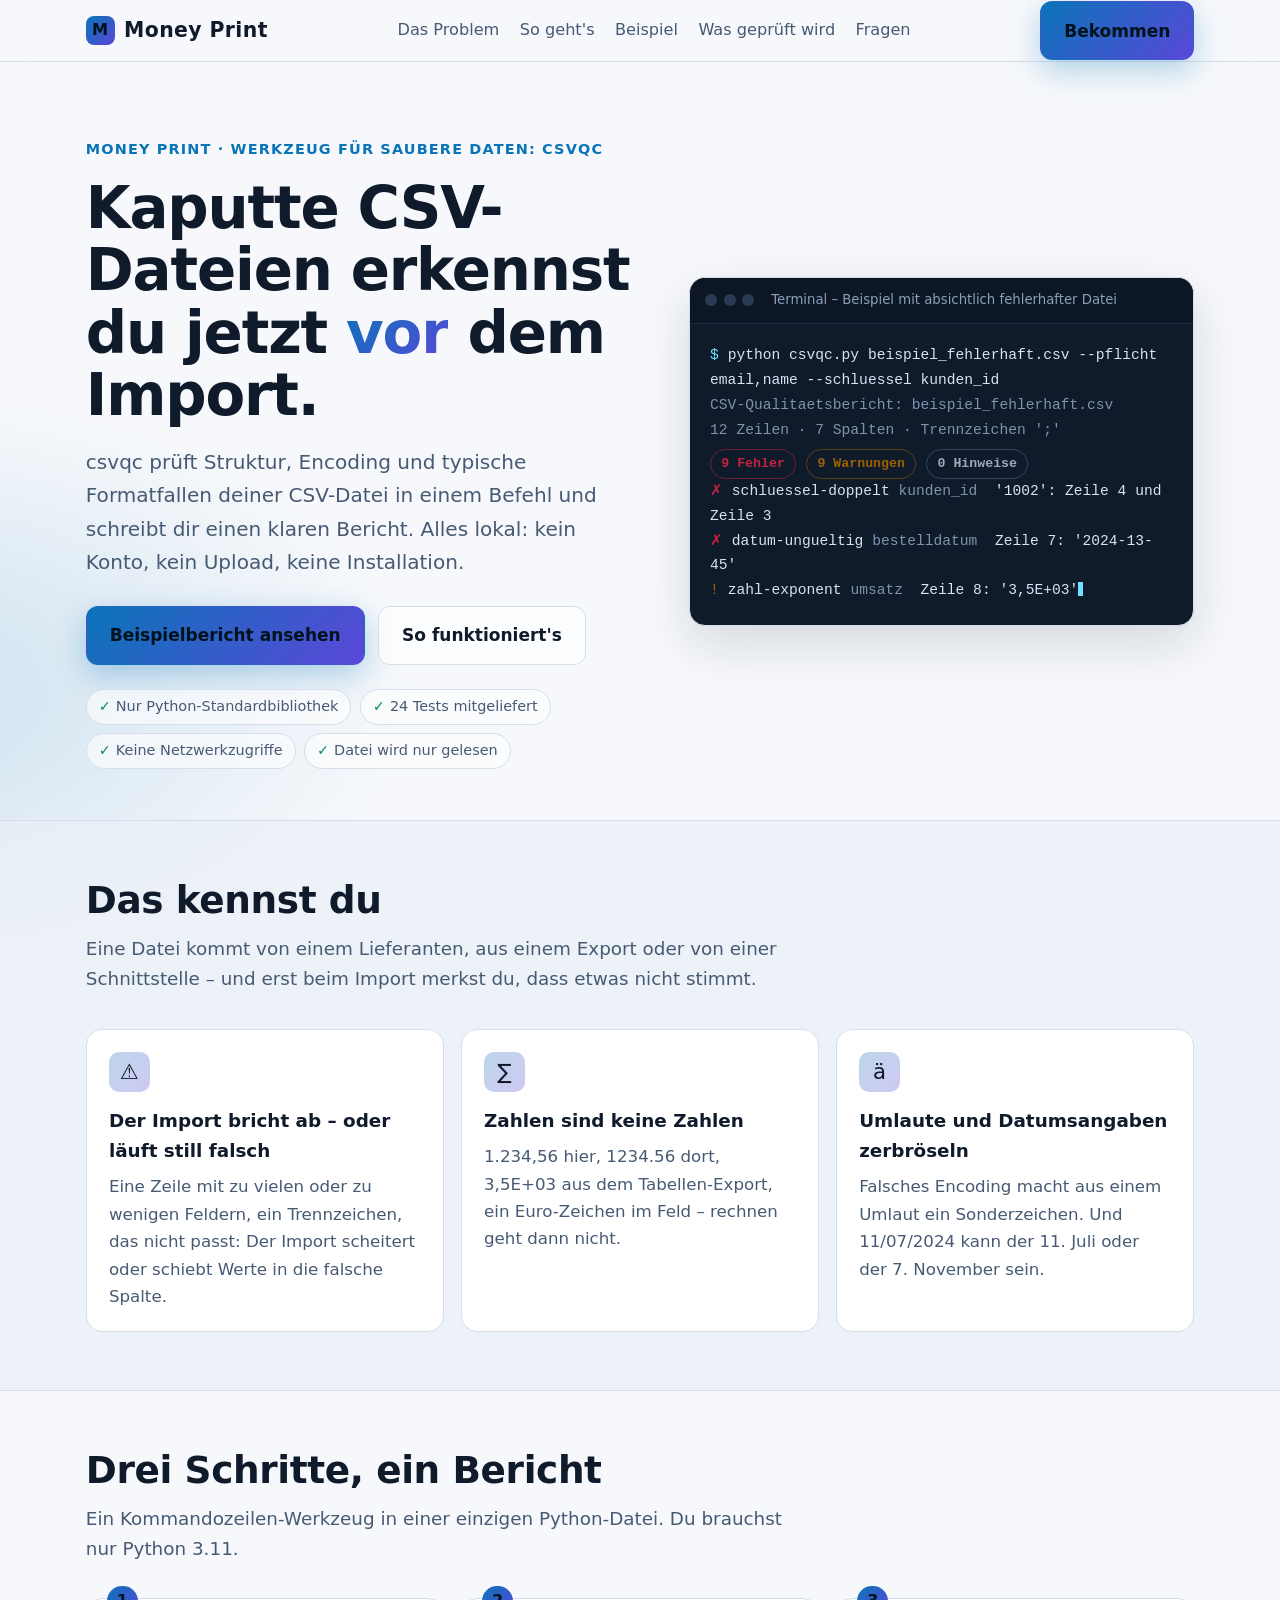
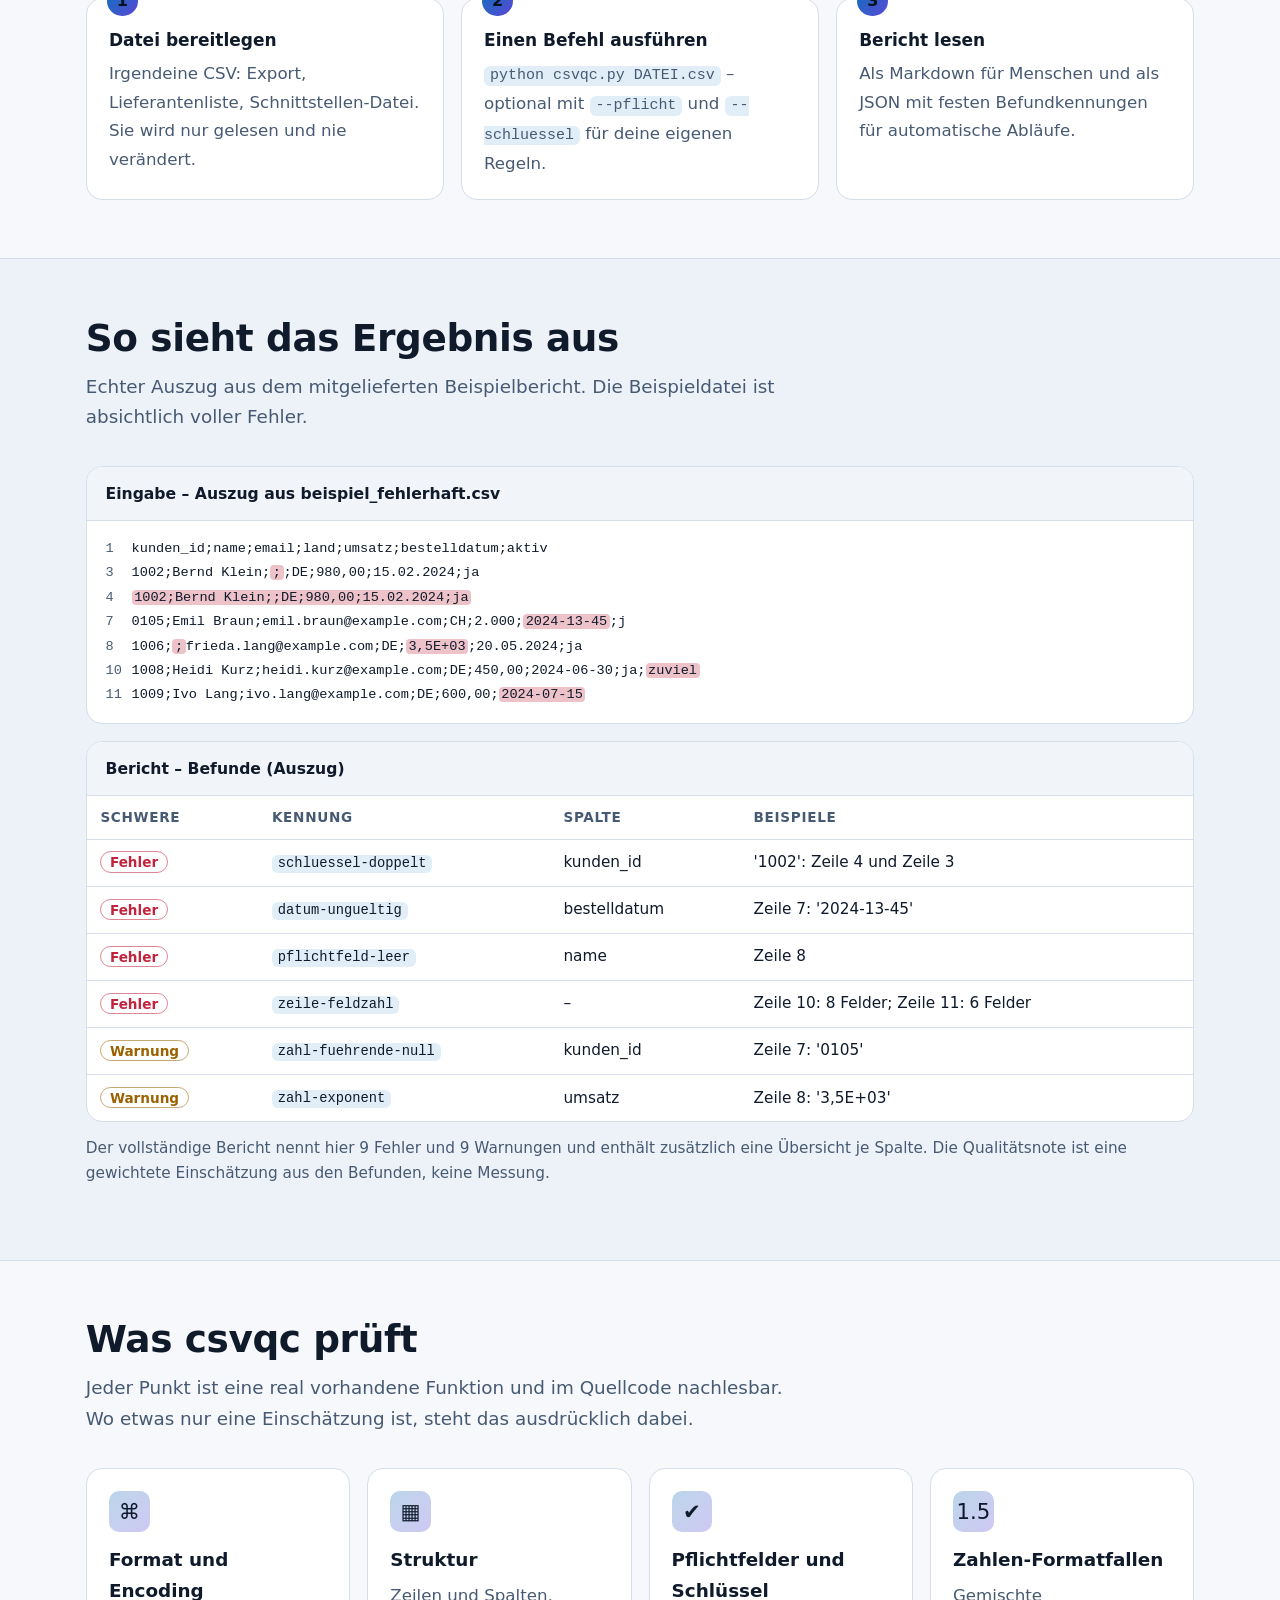
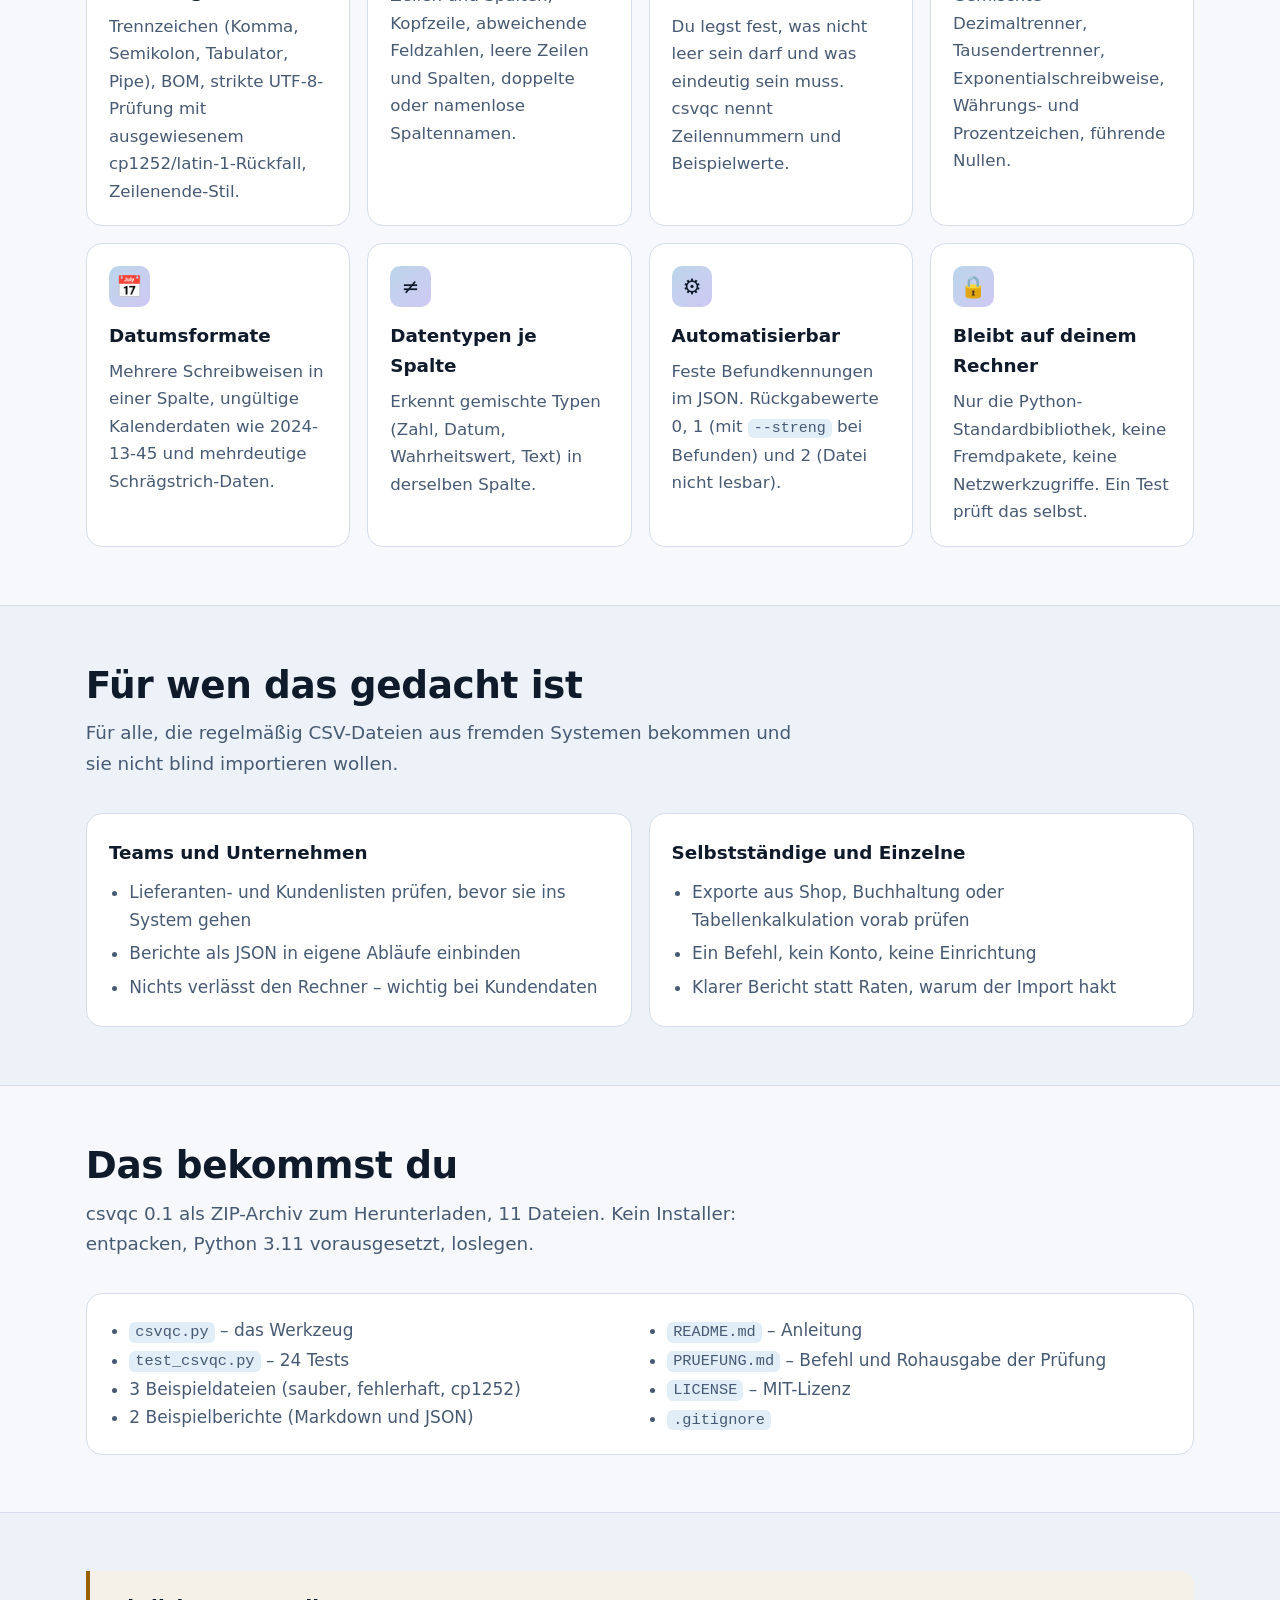
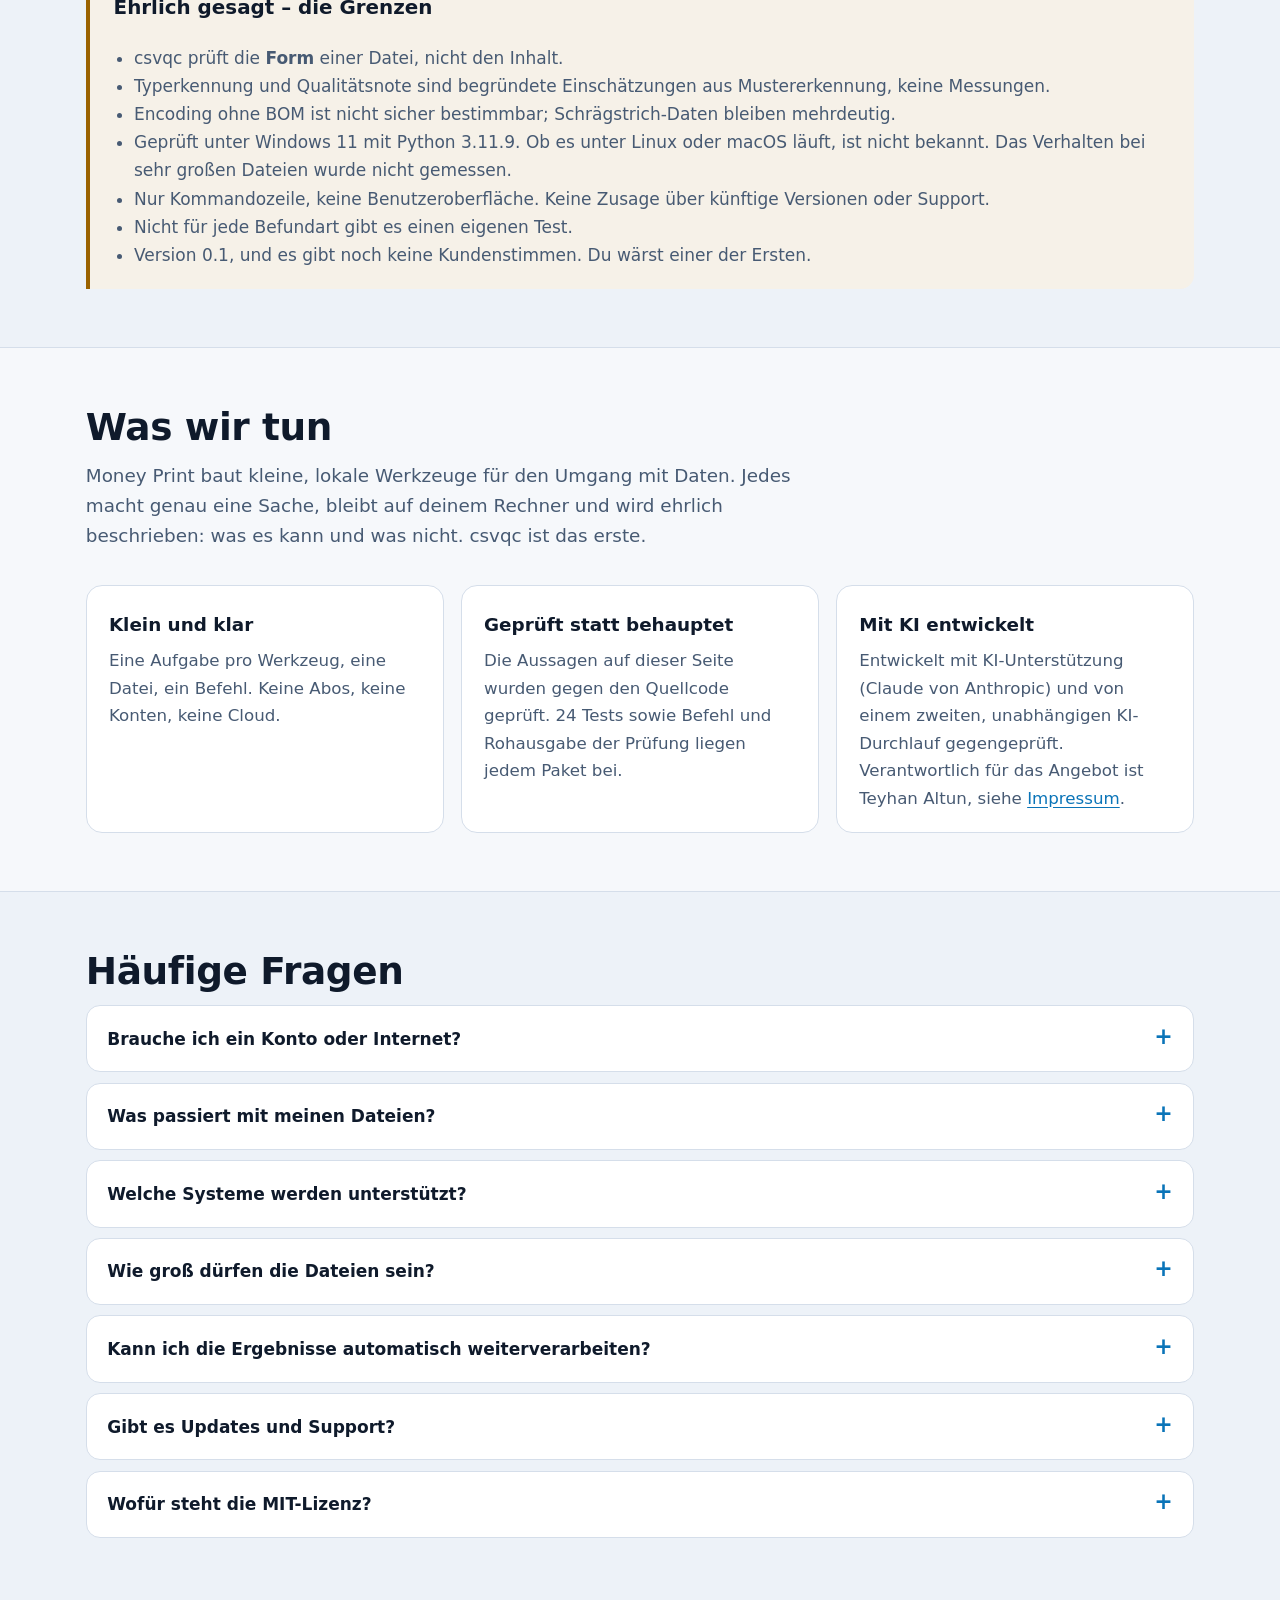
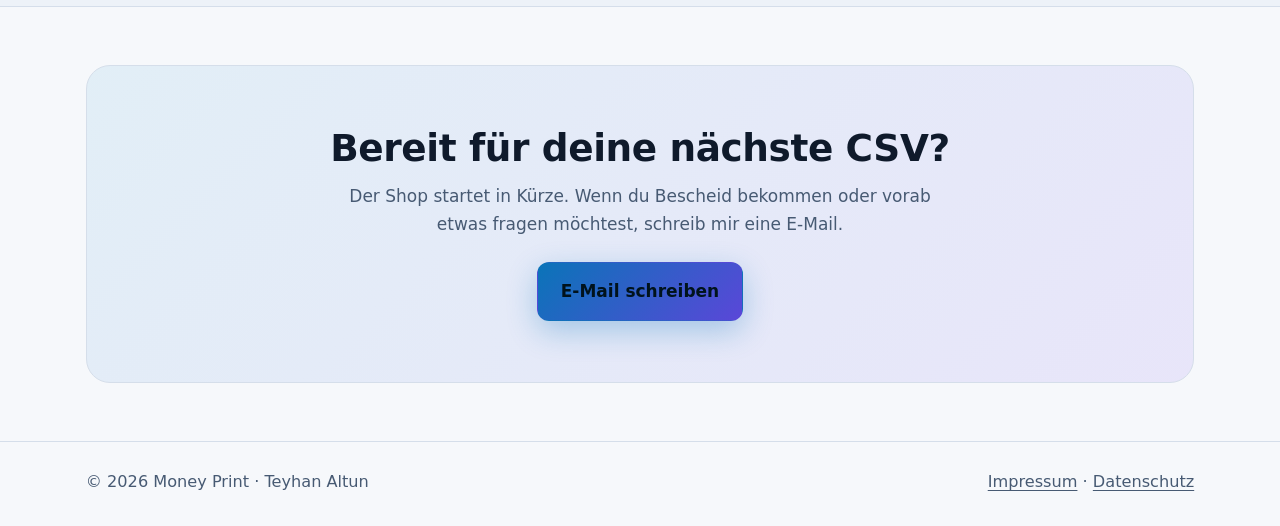
==== index.html @ baf7884e "Money Print: product page with imprint and privacy notice" ====
<!doctype html>
<html lang="de">
<head>
<meta charset="utf-8">
<meta name="viewport" content="width=device-width, initial-scale=1">
<title>Money Print – csvqc: CSV-Qualitätsbericht in einem Befehl</title>
<meta name="description" content="csvqc prüft Struktur, Encoding und typische Formatfallen deiner CSV-Datei in einem Befehl und schreibt einen klaren Bericht. Lokal, ohne Konto, ohne Upload.">
<meta name="theme-color" content="#080c12">
<meta property="og:type" content="website">
<meta property="og:locale" content="de_DE">
<meta property="og:site_name" content="Money Print">
<meta property="og:title" content="Money Print – csvqc: CSV-Qualitätsbericht in einem Befehl">
<meta property="og:description" content="Kaputte CSV-Dateien erkennst du jetzt vor dem Import. Lokal, ohne Konto, ohne Upload.">
<link rel="icon" href="data:image/svg+xml,%3Csvg xmlns='http://www.w3.org/2000/svg' viewBox='0 0 64 64'%3E%3Cdefs%3E%3ClinearGradient id='g' x1='0' y1='0' x2='1' y2='1'%3E%3Cstop offset='0' stop-color='%2338d4ff'/%3E%3Cstop offset='1' stop-color='%238b7bff'/%3E%3C/linearGradient%3E%3C/defs%3E%3Crect width='64' height='64' rx='14' fill='url(%23g)'/%3E%3Ctext x='32' y='43' font-size='34' font-family='Arial' font-weight='900' text-anchor='middle' fill='%2300131c'%3EM%3C/text%3E%3C/svg%3E">
<link rel="stylesheet" href="style.css">
</head>
<body>
<a class="skip" href="#inhalt">Zum Inhalt springen</a>

<header class="bar">
  <div class="wrap">
    <a class="brand" href="index.html"><span class="logo" aria-hidden="true">M</span>Money Print</a>
    <nav aria-label="Hauptnavigation">
      <a href="#problem">Das Problem</a>
      <a href="#so">So geht's</a>
      <a href="#beispiel">Beispiel</a>
      <a href="#pruefung">Was geprüft wird</a>
      <a href="#faq">Fragen</a>
    </nav>
    <a class="btn primary" href="#bekommen">Bekommen</a>
  </div>
</header>

<main id="inhalt">

<section class="hero" aria-labelledby="titel">
  <div class="wrap grid">
    <div>
      <span class="eyebrow">Money Print · Werkzeug für saubere Daten: csvqc</span>
      <h1 id="titel">Kaputte CSV-Dateien erkennst du jetzt <em>vor</em> dem Import.</h1>
      <p class="lead">csvqc prüft Struktur, Encoding und typische Formatfallen deiner CSV-Datei in einem Befehl und schreibt dir einen klaren Bericht. Alles lokal: kein Konto, kein Upload, keine Installation.</p>
      <div class="cta">
        <a class="btn primary" href="#beispiel">Beispielbericht ansehen</a>
        <a class="btn ghost" href="#so">So funktioniert's</a>
      </div>
      <ul class="chips" aria-label="Eckdaten">
        <li>Nur Python-Standardbibliothek</li>
        <li>24 Tests mitgeliefert</li>
        <li>Keine Netzwerkzugriffe</li>
        <li>Datei wird nur gelesen</li>
      </ul>
    </div>

    <div class="term" role="img" aria-label="Beispiel: csvqc meldet für eine absichtlich fehlerhafte Beispieldatei 9 Fehler und 9 Warnungen">
      <div class="top"><i></i><i></i><i></i><span>Terminal – Beispiel mit absichtlich fehlerhafter Datei</span></div>
<pre aria-hidden="true"><span class="l l1"><span class="p">$</span> python csvqc.py beispiel_fehlerhaft.csv --pflicht email,name --schluessel kunden_id</span><span class="l l2 dim">CSV-Qualitaetsbericht: beispiel_fehlerhaft.csv</span><span class="l l3"><span class="dim">12 Zeilen · 7 Spalten · Trennzeichen ';'</span></span><span class="l l4"><span class="score"><span class="pill e">9 Fehler</span><span class="pill w">9 Warnungen</span><span class="pill n">0 Hinweise</span></span></span><span class="l l5"><span class="er">✗</span> schluessel-doppelt <span class="dim">kunden_id</span>  '1002': Zeile 4 und Zeile 3</span><span class="l l6"><span class="er">✗</span> datum-ungueltig <span class="dim">bestelldatum</span>  Zeile 7: '2024-13-45'</span><span class="l l7"><span class="wa">!</span> zahl-exponent <span class="dim">umsatz</span>  Zeile 8: '3,5E+03'<span class="caret"></span></span></pre>
    </div>
  </div>
</section>

<section id="problem" class="alt" aria-labelledby="h-problem">
  <div class="wrap">
    <h2 id="h-problem">Das kennst du</h2>
    <p class="sub">Eine Datei kommt von einem Lieferanten, aus einem Export oder von einer Schnittstelle – und erst beim Import merkst du, dass etwas nicht stimmt.</p>
    <div class="cards">
      <div class="card"><div class="ico" aria-hidden="true">⚠</div><h3>Der Import bricht ab – oder läuft still falsch</h3><p>Eine Zeile mit zu vielen oder zu wenigen Feldern, ein Trennzeichen, das nicht passt: Der Import scheitert oder schiebt Werte in die falsche Spalte.</p></div>
      <div class="card"><div class="ico" aria-hidden="true">∑</div><h3>Zahlen sind keine Zahlen</h3><p>1.234,56 hier, 1234.56 dort, 3,5E+03 aus dem Tabellen-Export, ein Euro-Zeichen im Feld – rechnen geht dann nicht.</p></div>
      <div class="card"><div class="ico" aria-hidden="true">ä</div><h3>Umlaute und Datumsangaben zerbröseln</h3><p>Falsches Encoding macht aus einem Umlaut ein Sonderzeichen. Und 11/07/2024 kann der 11. Juli oder der 7. November sein.</p></div>
    </div>
  </div>
</section>

<section id="so" aria-labelledby="h-so">
  <div class="wrap">
    <h2 id="h-so">Drei Schritte, ein Bericht</h2>
    <p class="sub">Ein Kommandozeilen-Werkzeug in einer einzigen Python-Datei. Du brauchst nur Python 3.11.</p>
    <ol class="steps">
      <li><b>Datei bereitlegen</b><span>Irgendeine CSV: Export, Lieferantenliste, Schnittstellen-Datei. Sie wird nur gelesen und nie verändert.</span></li>
      <li><b>Einen Befehl ausführen</b><span><code>python csvqc.py DATEI.csv</code> – optional mit <code>--pflicht</code> und <code>--schluessel</code> für deine eigenen Regeln.</span></li>
      <li><b>Bericht lesen</b><span>Als Markdown für Menschen und als JSON mit festen Befundkennungen für automatische Abläufe.</span></li>
    </ol>
  </div>
</section>

<section id="beispiel" class="alt" aria-labelledby="h-beispiel">
  <div class="wrap">
    <h2 id="h-beispiel">So sieht das Ergebnis aus</h2>
    <p class="sub">Echter Auszug aus dem mitgelieferten Beispielbericht. Die Beispieldatei ist absichtlich voller Fehler.</p>
    <div class="demo">
      <div class="panel">
        <h3>Eingabe – Auszug aus beispiel_fehlerhaft.csv</h3>
<pre><span class="n">1</span> kunden_id;name;email;land;umsatz;bestelldatum;aktiv
<span class="n">3</span> 1002;Bernd Klein;<mark>;</mark>;DE;980,00;15.02.2024;ja
<span class="n">4</span> <mark>1002;Bernd Klein;;DE;980,00;15.02.2024;ja</mark>
<span class="n">7</span> 0105;Emil Braun;emil.braun@example.com;CH;2.000;<mark>2024-13-45</mark>;j
<span class="n">8</span> 1006;<mark>;</mark>frieda.lang@example.com;DE;<mark>3,5E+03</mark>;20.05.2024;ja
<span class="n">10</span> 1008;Heidi Kurz;heidi.kurz@example.com;DE;450,00;2024-06-30;ja;<mark>zuviel</mark>
<span class="n">11</span> 1009;Ivo Lang;ivo.lang@example.com;DE;600,00;<mark>2024-07-15</mark></pre>
      </div>
      <div class="panel">
        <h3>Bericht – Befunde (Auszug)</h3>
        <div class="scroll">
        <table class="tbl">
          <thead><tr><th>Schwere</th><th>Kennung</th><th>Spalte</th><th>Beispiele</th></tr></thead>
          <tbody>
            <tr><td><span class="sev e">Fehler</span></td><td><code>schluessel-doppelt</code></td><td>kunden_id</td><td>'1002': Zeile 4 und Zeile 3</td></tr>
            <tr><td><span class="sev e">Fehler</span></td><td><code>datum-ungueltig</code></td><td>bestelldatum</td><td>Zeile 7: '2024-13-45'</td></tr>
            <tr><td><span class="sev e">Fehler</span></td><td><code>pflichtfeld-leer</code></td><td>name</td><td>Zeile 8</td></tr>
            <tr><td><span class="sev e">Fehler</span></td><td><code>zeile-feldzahl</code></td><td>–</td><td>Zeile 10: 8 Felder; Zeile 11: 6 Felder</td></tr>
            <tr><td><span class="sev w">Warnung</span></td><td><code>zahl-fuehrende-null</code></td><td>kunden_id</td><td>Zeile 7: '0105'</td></tr>
            <tr><td><span class="sev w">Warnung</span></td><td><code>zahl-exponent</code></td><td>umsatz</td><td>Zeile 8: '3,5E+03'</td></tr>
          </tbody>
        </table>
        </div>
      </div>
    </div>
    <p class="note">Der vollständige Bericht nennt hier 9 Fehler und 9 Warnungen und enthält zusätzlich eine Übersicht je Spalte. Die Qualitätsnote ist eine gewichtete Einschätzung aus den Befunden, keine Messung.</p>
  </div>
</section>

<section id="pruefung" aria-labelledby="h-pruefung">
  <div class="wrap">
    <h2 id="h-pruefung">Was csvqc prüft</h2>
    <p class="sub">Jeder Punkt ist eine real vorhandene Funktion und im Quellcode nachlesbar. Wo etwas nur eine Einschätzung ist, steht das ausdrücklich dabei.</p>
    <div class="cards">
      <div class="card"><div class="ico" aria-hidden="true">⌘</div><h3>Format und Encoding</h3><p>Trennzeichen (Komma, Semikolon, Tabulator, Pipe), BOM, strikte UTF-8-Prüfung mit ausgewiesenem cp1252/latin-1-Rückfall, Zeilenende-Stil.</p></div>
      <div class="card"><div class="ico" aria-hidden="true">▦</div><h3>Struktur</h3><p>Zeilen und Spalten, Kopfzeile, abweichende Feldzahlen, leere Zeilen und Spalten, doppelte oder namenlose Spaltennamen.</p></div>
      <div class="card"><div class="ico" aria-hidden="true">✔</div><h3>Pflichtfelder und Schlüssel</h3><p>Du legst fest, was nicht leer sein darf und was eindeutig sein muss. csvqc nennt Zeilennummern und Beispielwerte.</p></div>
      <div class="card"><div class="ico" aria-hidden="true">1.5</div><h3>Zahlen-Formatfallen</h3><p>Gemischte Dezimaltrenner, Tausendertrenner, Exponentialschreibweise, Währungs- und Prozentzeichen, führende Nullen.</p></div>
      <div class="card"><div class="ico" aria-hidden="true">📅</div><h3>Datumsformate</h3><p>Mehrere Schreibweisen in einer Spalte, ungültige Kalenderdaten wie 2024-13-45 und mehrdeutige Schrägstrich-Daten.</p></div>
      <div class="card"><div class="ico" aria-hidden="true">≠</div><h3>Datentypen je Spalte</h3><p>Erkennt gemischte Typen (Zahl, Datum, Wahrheitswert, Text) in derselben Spalte.</p></div>
      <div class="card"><div class="ico" aria-hidden="true">⚙</div><h3>Automatisierbar</h3><p>Feste Befundkennungen im JSON. Rückgabewerte 0, 1 (mit <code>--streng</code> bei Befunden) und 2 (Datei nicht lesbar).</p></div>
      <div class="card"><div class="ico" aria-hidden="true">🔒</div><h3>Bleibt auf deinem Rechner</h3><p>Nur die Python-Standardbibliothek, keine Fremdpakete, keine Netzwerkzugriffe. Ein Test prüft das selbst.</p></div>
    </div>
  </div>
</section>

<section id="fuer-wen" class="alt" aria-labelledby="h-wen">
  <div class="wrap">
    <h2 id="h-wen">Für wen das gedacht ist</h2>
    <p class="sub">Für alle, die regelmäßig CSV-Dateien aus fremden Systemen bekommen und sie nicht blind importieren wollen.</p>
    <div class="two">
      <div class="card"><h3>Teams und Unternehmen</h3><ul class="list"><li>Lieferanten- und Kundenlisten prüfen, bevor sie ins System gehen</li><li>Berichte als JSON in eigene Abläufe einbinden</li><li>Nichts verlässt den Rechner – wichtig bei Kundendaten</li></ul></div>
      <div class="card"><h3>Selbstständige und Einzelne</h3><ul class="list"><li>Exporte aus Shop, Buchhaltung oder Tabellenkalkulation vorab prüfen</li><li>Ein Befehl, kein Konto, keine Einrichtung</li><li>Klarer Bericht statt Raten, warum der Import hakt</li></ul></div>
    </div>
  </div>
</section>

<section id="lieferung" aria-labelledby="h-lieferung">
  <div class="wrap">
    <h2 id="h-lieferung">Das bekommst du</h2>
    <p class="sub">csvqc 0.1 als ZIP-Archiv zum Herunterladen, 11 Dateien. Kein Installer: entpacken, Python 3.11 vorausgesetzt, loslegen.</p>
    <div class="card">
      <ul class="files">
        <li><code>csvqc.py</code> – das Werkzeug</li>
        <li><code>test_csvqc.py</code> – 24 Tests</li>
        <li>3 Beispieldateien (sauber, fehlerhaft, cp1252)</li>
        <li>2 Beispielberichte (Markdown und JSON)</li>
        <li><code>README.md</code> – Anleitung</li>
        <li><code>PRUEFUNG.md</code> – Befehl und Rohausgabe der Prüfung</li>
        <li><code>LICENSE</code> – MIT-Lizenz</li>
        <li><code>.gitignore</code></li>
      </ul>
    </div>
  </div>
</section>

<section id="ehrlich" class="alt" aria-labelledby="h-ehrlich">
  <div class="wrap">
    <div class="honest">
      <h3 id="h-ehrlich">Ehrlich gesagt – die Grenzen</h3>
      <ul>
        <li>csvqc prüft die <strong>Form</strong> einer Datei, nicht den Inhalt.</li>
        <li>Typerkennung und Qualitätsnote sind begründete Einschätzungen aus Mustererkennung, keine Messungen.</li>
        <li>Encoding ohne BOM ist nicht sicher bestimmbar; Schrägstrich-Daten bleiben mehrdeutig.</li>
        <li>Geprüft unter Windows 11 mit Python 3.11.9. Ob es unter Linux oder macOS läuft, ist nicht bekannt. Das Verhalten bei sehr großen Dateien wurde nicht gemessen.</li>
        <li>Nur Kommandozeile, keine Benutzeroberfläche. Keine Zusage über künftige Versionen oder Support.</li>
        <li>Nicht für jede Befundart gibt es einen eigenen Test.</li>
        <li>Version 0.1, und es gibt noch keine Kundenstimmen. Du wärst einer der Ersten.</li>
      </ul>
    </div>
  </div>
</section>

<section id="ueber" aria-labelledby="h-ueber">
  <div class="wrap">
    <h2 id="h-ueber">Was wir tun</h2>
    <p class="sub">Money Print baut kleine, lokale Werkzeuge für den Umgang mit Daten. Jedes macht genau eine Sache, bleibt auf deinem Rechner und wird ehrlich beschrieben: was es kann und was nicht. csvqc ist das erste.</p>
    <div class="cards">
      <div class="card"><h3>Klein und klar</h3><p>Eine Aufgabe pro Werkzeug, eine Datei, ein Befehl. Keine Abos, keine Konten, keine Cloud.</p></div>
      <div class="card"><h3>Geprüft statt behauptet</h3><p>Die Aussagen auf dieser Seite wurden gegen den Quellcode geprüft. 24 Tests sowie Befehl und Rohausgabe der Prüfung liegen jedem Paket bei.</p></div>
      <div class="card"><h3>Mit KI entwickelt</h3><p>Entwickelt mit KI-Unterstützung (Claude von Anthropic) und von einem zweiten, unabhängigen KI-Durchlauf gegengeprüft. Verantwortlich für das Angebot ist Teyhan Altun, siehe <a href="impressum.html">Impressum</a>.</p></div>
    </div>
  </div>
</section>

<section id="faq" class="alt" aria-labelledby="h-faq">
  <div class="wrap">
    <h2 id="h-faq">Häufige Fragen</h2>
    <details><summary>Brauche ich ein Konto oder Internet?</summary><p>Nein. csvqc läuft lokal und stellt keine Netzwerkverbindung her. Internet brauchst du nur zum Herunterladen des Pakets.</p></details>
    <details><summary>Was passiert mit meinen Dateien?</summary><p>Sie bleiben auf deinem Rechner. csvqc liest die Datei nur und verändert sie nie. Einen Upload gibt es nicht.</p></details>
    <details><summary>Welche Systeme werden unterstützt?</summary><p>Geprüft wurde unter Windows 11 mit Python 3.11.9. Ob es unter Linux oder macOS läuft, ist nicht bekannt.</p></details>
    <details><summary>Wie groß dürfen die Dateien sein?</summary><p>Das Verhalten bei sehr großen Dateien wurde nicht gemessen. Wir sagen lieber ehrlich, was wir nicht wissen, als eine Zahl zu erfinden.</p></details>
    <details><summary>Kann ich die Ergebnisse automatisch weiterverarbeiten?</summary><p>Ja. Der JSON-Bericht enthält feste Befundkennungen, und die Rückgabewerte 0, 1 und 2 lassen sich in Skripten auswerten.</p></details>
    <details><summary>Gibt es Updates und Support?</summary><p>Es gibt keine Zusage über künftige Versionen und keinen zugesagten Support. Fragen kannst du jederzeit per E-Mail stellen.</p></details>
    <details><summary>Wofür steht die MIT-Lizenz?</summary><p>Du bekommst den Quellcode und darfst ihn nutzen und anpassen. Die genauen Bedingungen stehen in der mitgelieferten Datei <code>LICENSE</code>.</p></details>
  </div>
</section>

<section id="bekommen" aria-labelledby="h-bekommen">
  <div class="wrap">
    <div class="final">
      <h2 id="h-bekommen">Bereit für deine nächste CSV?</h2>
      <p>Der Shop startet in Kürze. Wenn du Bescheid bekommen oder vorab etwas fragen möchtest, schreib mir eine E-Mail.</p>
      <a class="btn primary" href="mailto:teyhanaltun@web.de?subject=csvqc">E-Mail schreiben</a>
    </div>
  </div>
</section>

</main>

<footer>
  <div class="wrap">
    <span>© 2026 Money Print · Teyhan Altun</span>
    <span><a href="impressum.html">Impressum</a> · <a href="datenschutz.html">Datenschutz</a></span>
  </div>
</footer>
</body>
</html>
---- style.css ----
/* csvqc – Produktseite. Bewusst ohne Skripte, externe Schriften, Tracker oder fremde Server. */
:root {
  --bg: #080c12;
  --bg2: #0d1420;
  --card: #111b2b;
  --card2: #16233a;
  --fg: #e8eef6;
  --muted: #9db0c6;
  --line: #22324a;
  --accent: #38d4ff;
  --accent2: #8b7bff;
  --good: #4be3a1;
  --warn: #ffc857;
  --bad: #ff6b81;
  --code: #0a1018;
  --shadow: 0 20px 60px rgba(0, 0, 0, .45);
  color-scheme: dark;
}
@media (prefers-color-scheme: light) {
  :root {
    --bg: #f6f8fb;
    --bg2: #eaf0f7;
    --card: #ffffff;
    --card2: #f1f5fa;
    --fg: #0f1a2b;
    --muted: #475a73;
    --line: #d5deea;
    --accent: #0a74b8;
    --accent2: #5a47d8;
    --good: #0d8a5a;
    --warn: #9a6200;
    --bad: #c2243d;
    --code: #0f1a2b;
    --shadow: 0 18px 50px rgba(15, 26, 43, .14);
    color-scheme: light;
  }
}
* { box-sizing: border-box; }
html { scroll-behavior: smooth; font-size: 17px; }
body {
  margin: 0;
  background: radial-gradient(1200px 600px at 80% -10%, color-mix(in srgb, var(--accent2) 22%, transparent), transparent 60%),
              radial-gradient(900px 500px at -10% 10%, color-mix(in srgb, var(--accent) 18%, transparent), transparent 60%),
              var(--bg);
  color: var(--fg);
  font-family: system-ui, -apple-system, "Segoe UI", Roboto, "Helvetica Neue", Arial, sans-serif;
  line-height: 1.65;
  -webkit-font-smoothing: antialiased;
}
a { color: var(--accent); text-underline-offset: 3px; }
a:focus-visible, summary:focus-visible, .btn:focus-visible { outline: 3px solid var(--accent); outline-offset: 3px; border-radius: 8px; }
.skip { position: absolute; left: -999px; top: 0; background: var(--accent); color: #001018; padding: .6rem 1rem; z-index: 100; }
.skip:focus { left: 8px; top: 8px; }
.wrap { max-width: 68rem; margin: 0 auto; padding: 0 1.4rem; }

/* Kopfleiste */
.bar { position: sticky; top: 0; z-index: 50; backdrop-filter: blur(14px); background: color-mix(in srgb, var(--bg) 78%, transparent); border-bottom: 1px solid var(--line); }
.bar .wrap { display: flex; align-items: center; justify-content: space-between; gap: 1rem; min-height: 3.6rem; }
.brand { font-weight: 800; letter-spacing: .02em; font-size: 1.2rem; color: var(--fg); text-decoration: none; display: flex; align-items: center; gap: .55rem; }
.logo { width: 1.7rem; height: 1.7rem; border-radius: 8px; background: linear-gradient(135deg, var(--accent), var(--accent2)); display: inline-grid; place-items: center; color: #00131c; font-weight: 900; font-size: .95rem; }
.bar nav { display: flex; gap: 1.2rem; flex-wrap: wrap; }
.bar nav a { color: var(--muted); text-decoration: none; font-size: .95rem; }
.bar nav a:hover { color: var(--fg); }

/* Knöpfe */
.btn { display: inline-flex; align-items: center; gap: .5rem; padding: .85rem 1.35rem; border-radius: 12px; font-weight: 700; text-decoration: none; border: 1px solid transparent; }
.btn.primary { background: linear-gradient(135deg, var(--accent), var(--accent2)); color: #00131c; box-shadow: 0 10px 30px color-mix(in srgb, var(--accent) 30%, transparent); }
.btn.primary:hover { filter: brightness(1.08); }
.btn.ghost { border-color: var(--line); color: var(--fg); background: color-mix(in srgb, var(--card) 70%, transparent); }
.btn.ghost:hover { border-color: var(--accent); }

/* Hero */
.hero { padding: 4.2rem 0 3rem; }
.hero .grid { display: grid; grid-template-columns: 1.05fr .95fr; gap: 2.6rem; align-items: center; }
.eyebrow { display: inline-block; font-size: .85rem; letter-spacing: .08em; text-transform: uppercase; color: var(--accent); font-weight: 700; margin-bottom: .9rem; }
h1 { font-size: clamp(2.1rem, 5vw, 3.4rem); line-height: 1.08; margin: 0 0 1.1rem; letter-spacing: -.02em; }
h1 em { font-style: normal; background: linear-gradient(135deg, var(--accent), var(--accent2)); -webkit-background-clip: text; background-clip: text; color: transparent; }
.lead { font-size: 1.18rem; color: var(--muted); max-width: 36rem; }
.cta { display: flex; flex-wrap: wrap; gap: .8rem; margin: 1.6rem 0 1.4rem; }
.chips { display: flex; flex-wrap: wrap; gap: .5rem; padding: 0; margin: 0; list-style: none; }
.chips li { font-size: .85rem; padding: .3rem .7rem; border: 1px solid var(--line); border-radius: 999px; color: var(--muted); background: color-mix(in srgb, var(--card) 60%, transparent); }
.chips li::before { content: "✓ "; color: var(--good); font-weight: 800; }

/* Terminal */
.term { background: var(--code); border: 1px solid var(--line); border-radius: 16px; box-shadow: var(--shadow); overflow: hidden; color: #d7e3f2; }
.term .top { display: flex; gap: .4rem; padding: .7rem .9rem; border-bottom: 1px solid #1b2a40; background: #0d1624; align-items: center; }
.term .top i { width: .7rem; height: .7rem; border-radius: 50%; background: #2a3a55; display: inline-block; }
.term .top span { margin-left: .6rem; font-size: .78rem; color: #8aa0bb; }
.term pre { margin: 0; padding: 1.1rem 1.2rem 1.3rem; font-family: ui-monospace, "Cascadia Mono", Consolas, monospace; font-size: .86rem; line-height: 1.7; white-space: pre-wrap; word-break: break-word; }
.term .l { opacity: 0; transform: translateY(6px); animation: show .5s ease forwards; display: block; }
.term .l1 { animation-delay: .3s; } .term .l2 { animation-delay: 1.2s; } .term .l3 { animation-delay: 1.7s; } .term .l4 { animation-delay: 2.1s; } .term .l5 { animation-delay: 2.5s; } .term .l6 { animation-delay: 2.9s; } .term .l7 { animation-delay: 3.3s; }
@keyframes show { to { opacity: 1; transform: none; } }
.term .p { color: #6fe0ff; } .term .ok { color: var(--good); } .term .er { color: var(--bad); } .term .wa { color: var(--warn); } .term .dim { color: #7f93ad; }
.caret { display: inline-block; width: .55ch; height: 1em; background: #6fe0ff; vertical-align: -2px; animation: blink 1s steps(2) infinite; }
@keyframes blink { 50% { opacity: 0; } }
.score { display: flex; gap: .6rem; flex-wrap: wrap; margin-top: .4rem; }
.pill { padding: .15rem .6rem; border-radius: 999px; font-size: .78rem; font-weight: 700; border: 1px solid; }
.pill.e { color: var(--bad); border-color: color-mix(in srgb, var(--bad) 55%, transparent); }
.pill.w { color: var(--warn); border-color: color-mix(in srgb, var(--warn) 55%, transparent); }
.pill.n { color: #9ab; border-color: #34465f; }

/* Abschnitte */
section { padding: 3.4rem 0; }
section.alt { background: color-mix(in srgb, var(--bg2) 70%, transparent); border-top: 1px solid var(--line); border-bottom: 1px solid var(--line); }
h2 { font-size: clamp(1.6rem, 3.4vw, 2.2rem); line-height: 1.15; margin: 0 0 .7rem; letter-spacing: -.01em; }
.sub { color: var(--muted); max-width: 42rem; margin: 0 0 2rem; font-size: 1.08rem; }
.cards { display: grid; grid-template-columns: repeat(auto-fit, minmax(15.5rem, 1fr)); gap: 1rem; }
.card { background: var(--card); border: 1px solid var(--line); border-radius: 16px; padding: 1.3rem 1.3rem 1.2rem; }
.card h3 { margin: .1rem 0 .4rem; font-size: 1.08rem; }
.card p { margin: 0; color: var(--muted); font-size: .98rem; }
.ico { width: 2.4rem; height: 2.4rem; border-radius: 10px; display: grid; place-items: center; margin-bottom: .8rem; background: linear-gradient(135deg, color-mix(in srgb, var(--accent) 30%, transparent), color-mix(in srgb, var(--accent2) 30%, transparent)); font-size: 1.25rem; }
.steps { counter-reset: s; display: grid; grid-template-columns: repeat(auto-fit, minmax(15.5rem, 1fr)); gap: 1rem; padding: 0; margin: 0; list-style: none; }
.steps li { counter-increment: s; background: var(--card); border: 1px solid var(--line); border-radius: 16px; padding: 1.3rem; position: relative; }
.steps li::before { content: counter(s); position: absolute; top: -.8rem; left: 1.2rem; width: 1.8rem; height: 1.8rem; border-radius: 50%; background: linear-gradient(135deg, var(--accent), var(--accent2)); color: #00131c; display: grid; place-items: center; font-weight: 800; font-size: .95rem; }
.steps b { display: block; margin: .3rem 0 .3rem; }
.steps span { color: var(--muted); font-size: .98rem; }
code { font-family: ui-monospace, "Cascadia Mono", Consolas, monospace; font-size: .9em; background: color-mix(in srgb, var(--accent) 12%, transparent); padding: .08rem .35rem; border-radius: 6px; }

/* Beispiel: Eingabe und Bericht */
.demo { display: grid; grid-template-columns: 1fr; gap: 1rem; align-items: start; }
.panel { background: var(--card); border: 1px solid var(--line); border-radius: 16px; overflow: hidden; }
.panel h3 { margin: 0; padding: .8rem 1.1rem; font-size: .92rem; border-bottom: 1px solid var(--line); background: var(--card2); }
.panel pre { margin: 0; padding: .9rem 1.1rem; overflow-x: auto; font-family: ui-monospace, "Cascadia Mono", Consolas, monospace; font-size: .8rem; line-height: 1.8; color: var(--fg); }
.panel pre .n { color: var(--muted); user-select: none; display: inline-block; width: 2.2ch; }
.panel pre mark { background: color-mix(in srgb, var(--bad) 28%, transparent); color: inherit; border-radius: 4px; padding: 0 .15rem; }
.tbl { width: 100%; border-collapse: collapse; font-size: .9rem; }
.tbl th, .tbl td { text-align: left; padding: .6rem .8rem; border-bottom: 1px solid var(--line); vertical-align: top; }
.tbl th { color: var(--muted); font-weight: 600; font-size: .8rem; text-transform: uppercase; letter-spacing: .05em; }
.tbl tr:last-child td { border-bottom: 0; }
.sev { font-weight: 800; font-size: .8rem; padding: .1rem .5rem; border-radius: 999px; border: 1px solid; white-space: nowrap; }
.sev.e { color: var(--bad); border-color: color-mix(in srgb, var(--bad) 55%, transparent); }
.sev.w { color: var(--warn); border-color: color-mix(in srgb, var(--warn) 55%, transparent); }
.note { color: var(--muted); font-size: .9rem; margin-top: .8rem; }
.scroll { overflow-x: auto; }

/* Zwei Spalten */
.two { display: grid; grid-template-columns: 1fr 1fr; gap: 1rem; }
.list { margin: .6rem 0 0; padding-left: 1.2rem; color: var(--muted); }
.list li { margin: .3rem 0; }
.files { columns: 2; column-gap: 2rem; margin: 0; padding-left: 1.2rem; color: var(--muted); }
.honest { border-left: 4px solid var(--warn); background: color-mix(in srgb, var(--warn) 9%, var(--card)); border-radius: 0 14px 14px 0; padding: 1.2rem 1.4rem; }
.honest h3 { margin-top: 0; }
.honest ul { margin: .4rem 0 0; padding-left: 1.2rem; color: var(--muted); }

/* FAQ */
details { background: var(--card); border: 1px solid var(--line); border-radius: 14px; padding: .2rem 1.2rem; margin: .6rem 0; }
summary { cursor: pointer; padding: .9rem 0; font-weight: 700; list-style: none; display: flex; justify-content: space-between; gap: 1rem; }
summary::-webkit-details-marker { display: none; }
summary::after { content: "+"; color: var(--accent); font-size: 1.3rem; line-height: 1; }
details[open] summary::after { content: "–"; }
details p { margin: 0 0 1rem; color: var(--muted); }

/* Abschluss */
.final { text-align: center; padding: 3.6rem 1.4rem; border: 1px solid var(--line); border-radius: 24px; background: linear-gradient(135deg, color-mix(in srgb, var(--accent) 12%, var(--card)), color-mix(in srgb, var(--accent2) 14%, var(--card))); }
.final p { color: var(--muted); max-width: 36rem; margin: .4rem auto 1.4rem; }
footer { border-top: 1px solid var(--line); padding: 1.6rem 0 2.4rem; color: var(--muted); font-size: .95rem; }
footer .wrap { display: flex; flex-wrap: wrap; gap: 1rem; justify-content: space-between; }
footer a { color: var(--muted); }
address { font-style: normal; }
.page { padding: 3rem 0 3rem; max-width: 46rem; }
.page h1 { font-size: 2rem; }
.page h2 { margin-top: 2rem; font-size: 1.25rem; }
.page p, .page li { color: var(--muted); }

@media (max-width: 52rem) {
  .hero .grid, .demo, .two { grid-template-columns: 1fr; }
  .files { columns: 1; }
  .bar nav { display: none; }
  .hero { padding-top: 2.6rem; }
}
@media (prefers-reduced-motion: reduce) {
  html { scroll-behavior: auto; }
  .term .l { animation: none; opacity: 1; transform: none; }
  .caret { animation: none; }
}
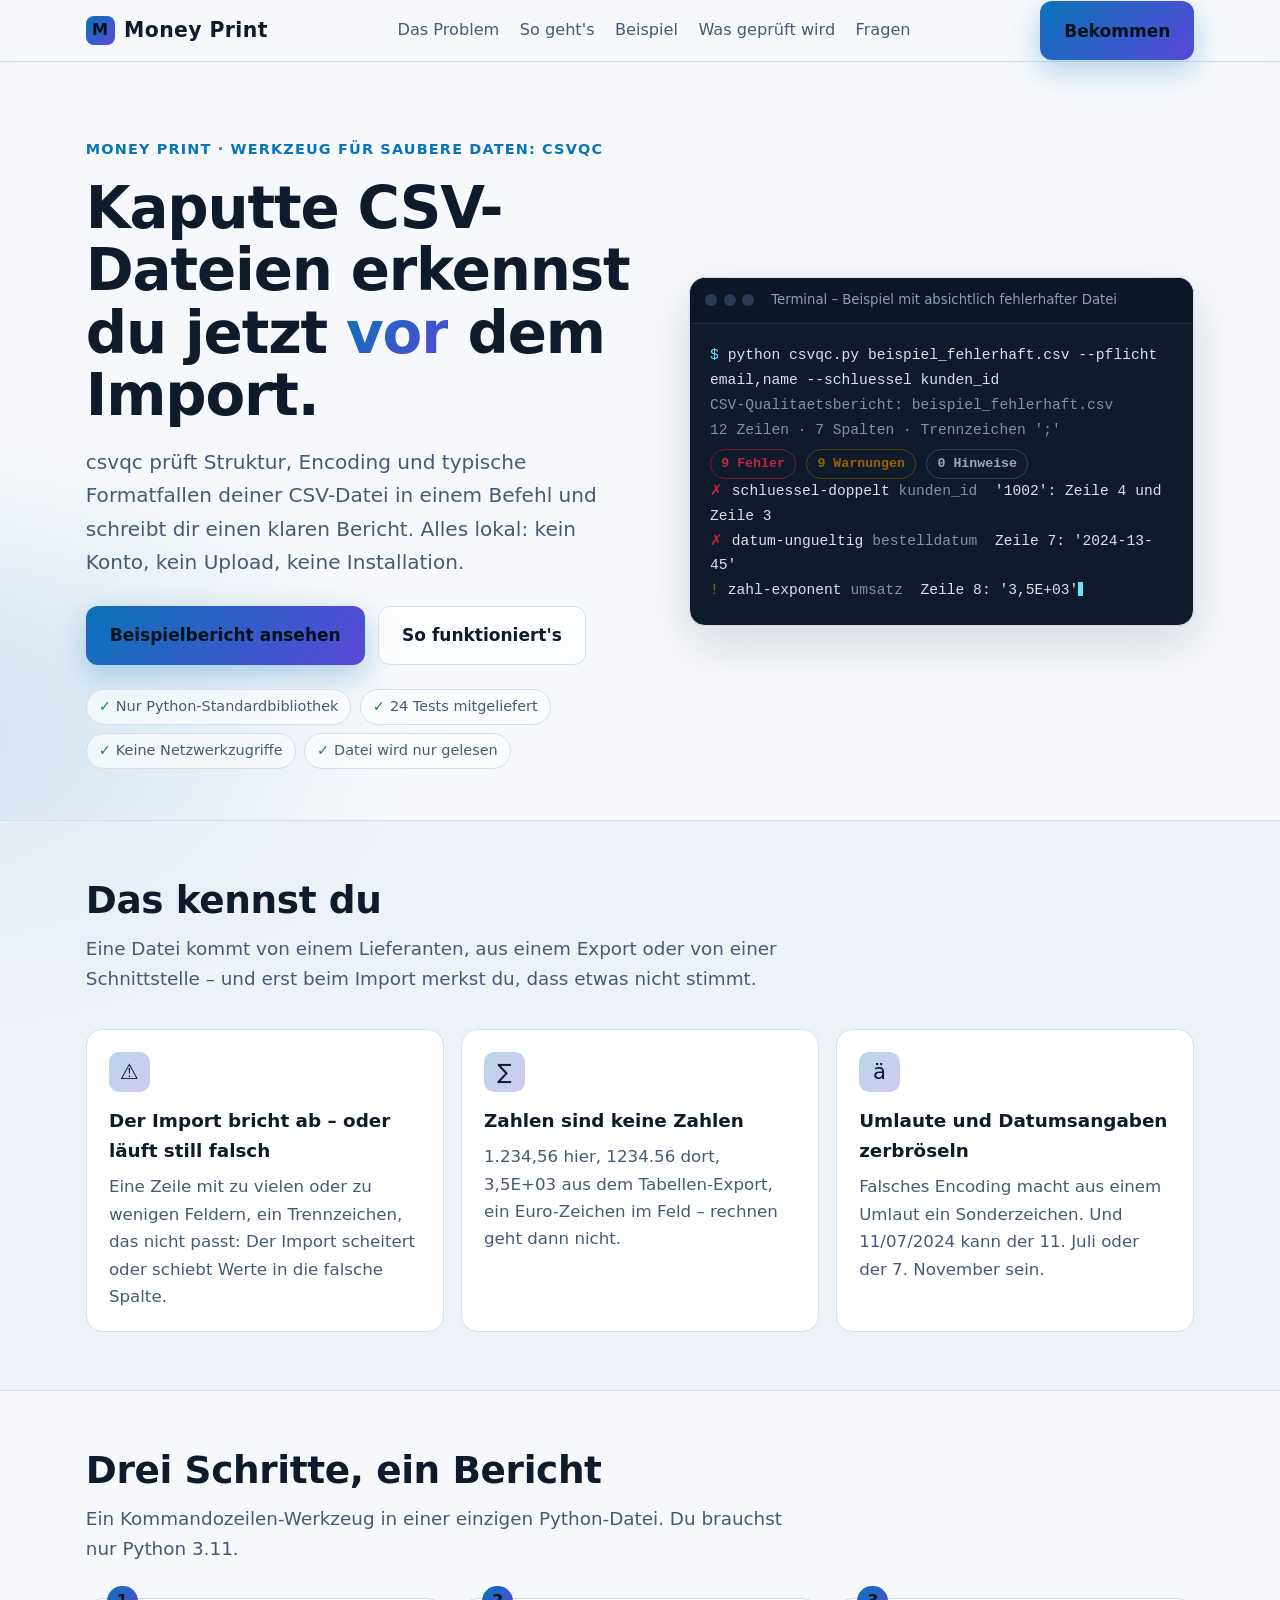
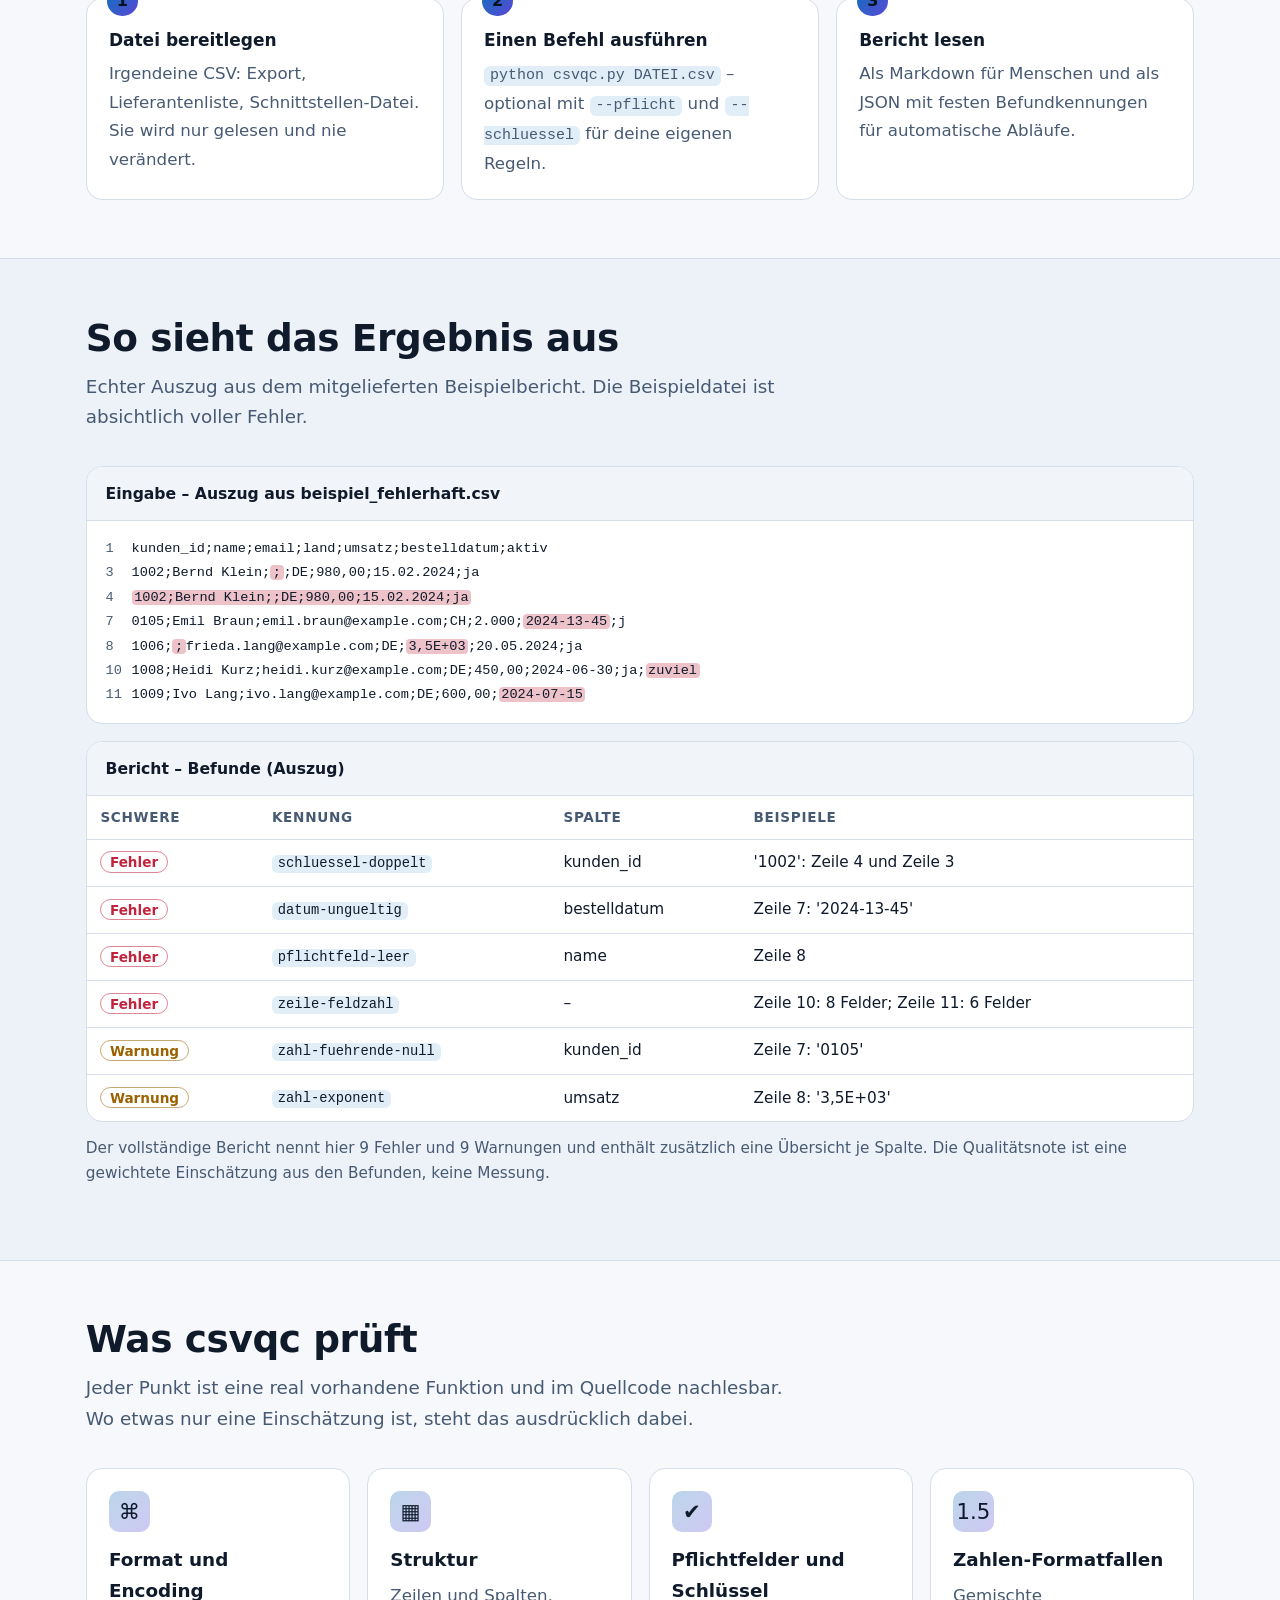
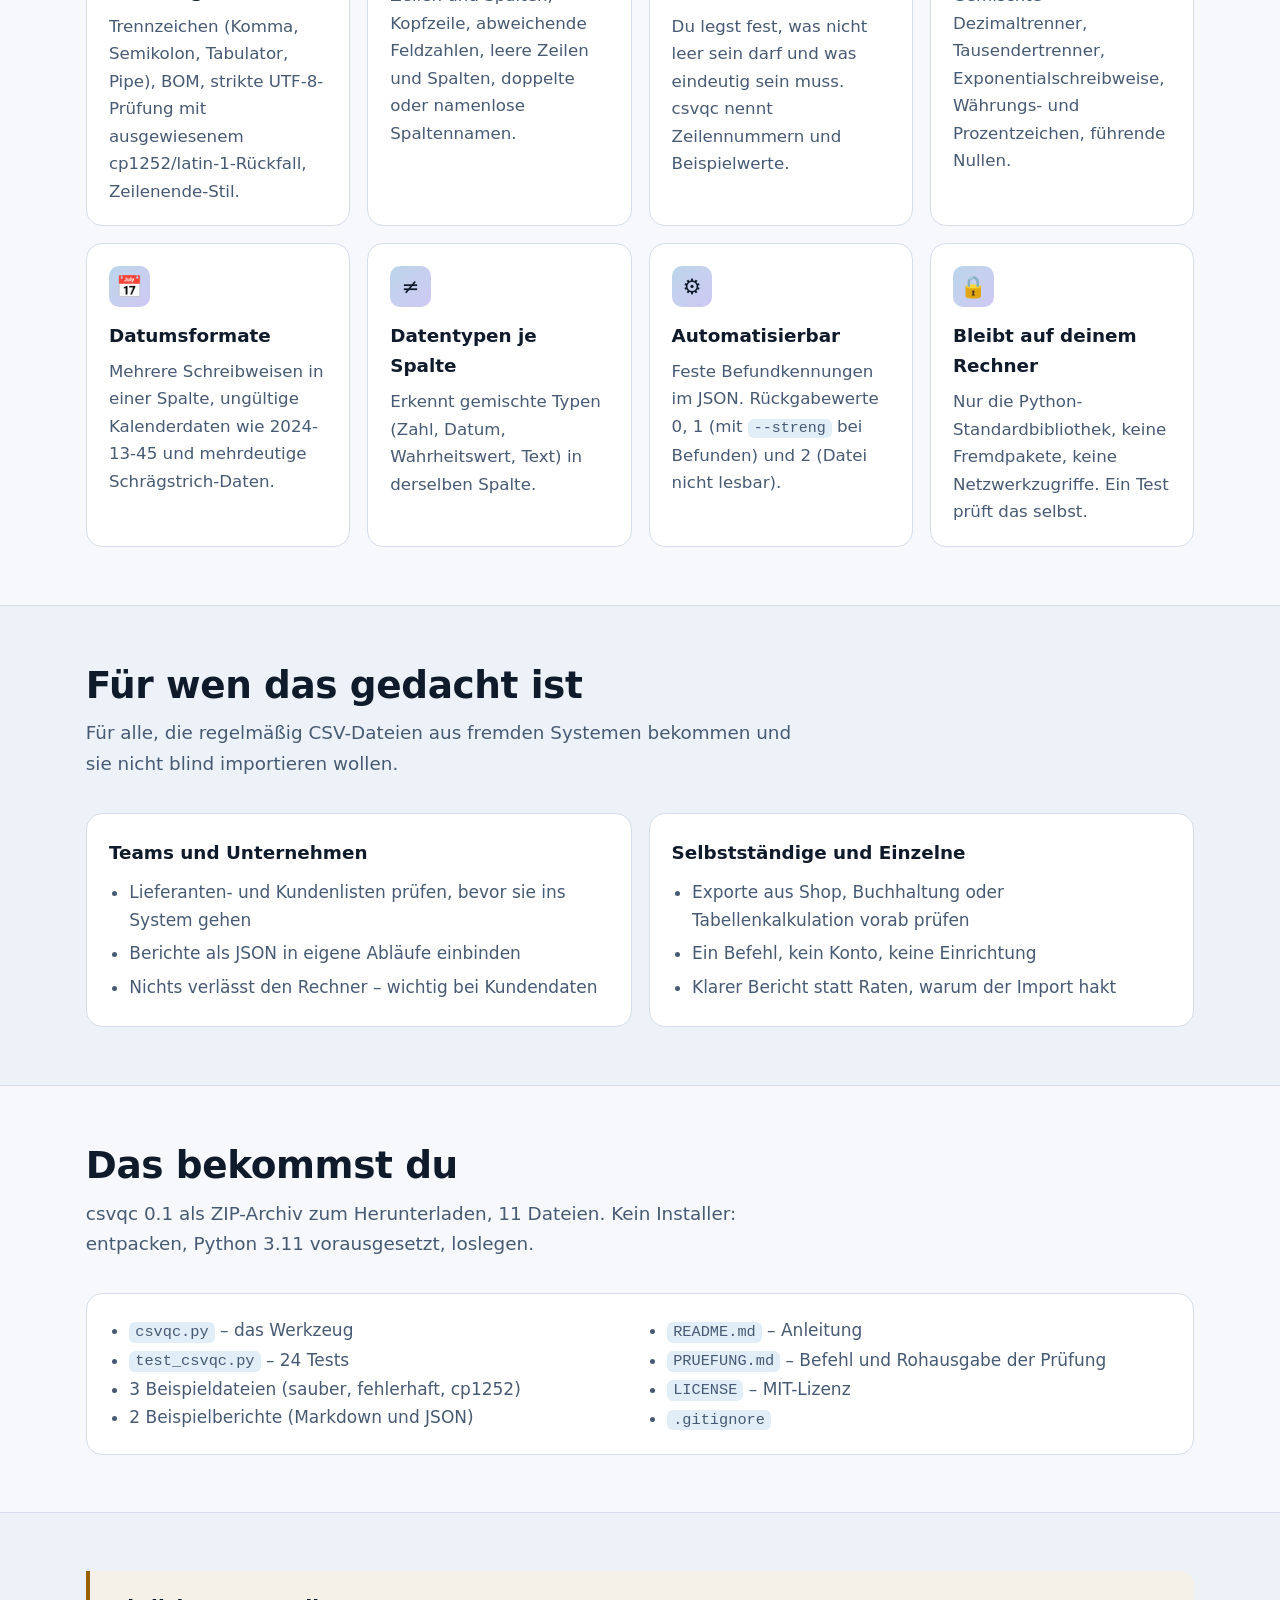
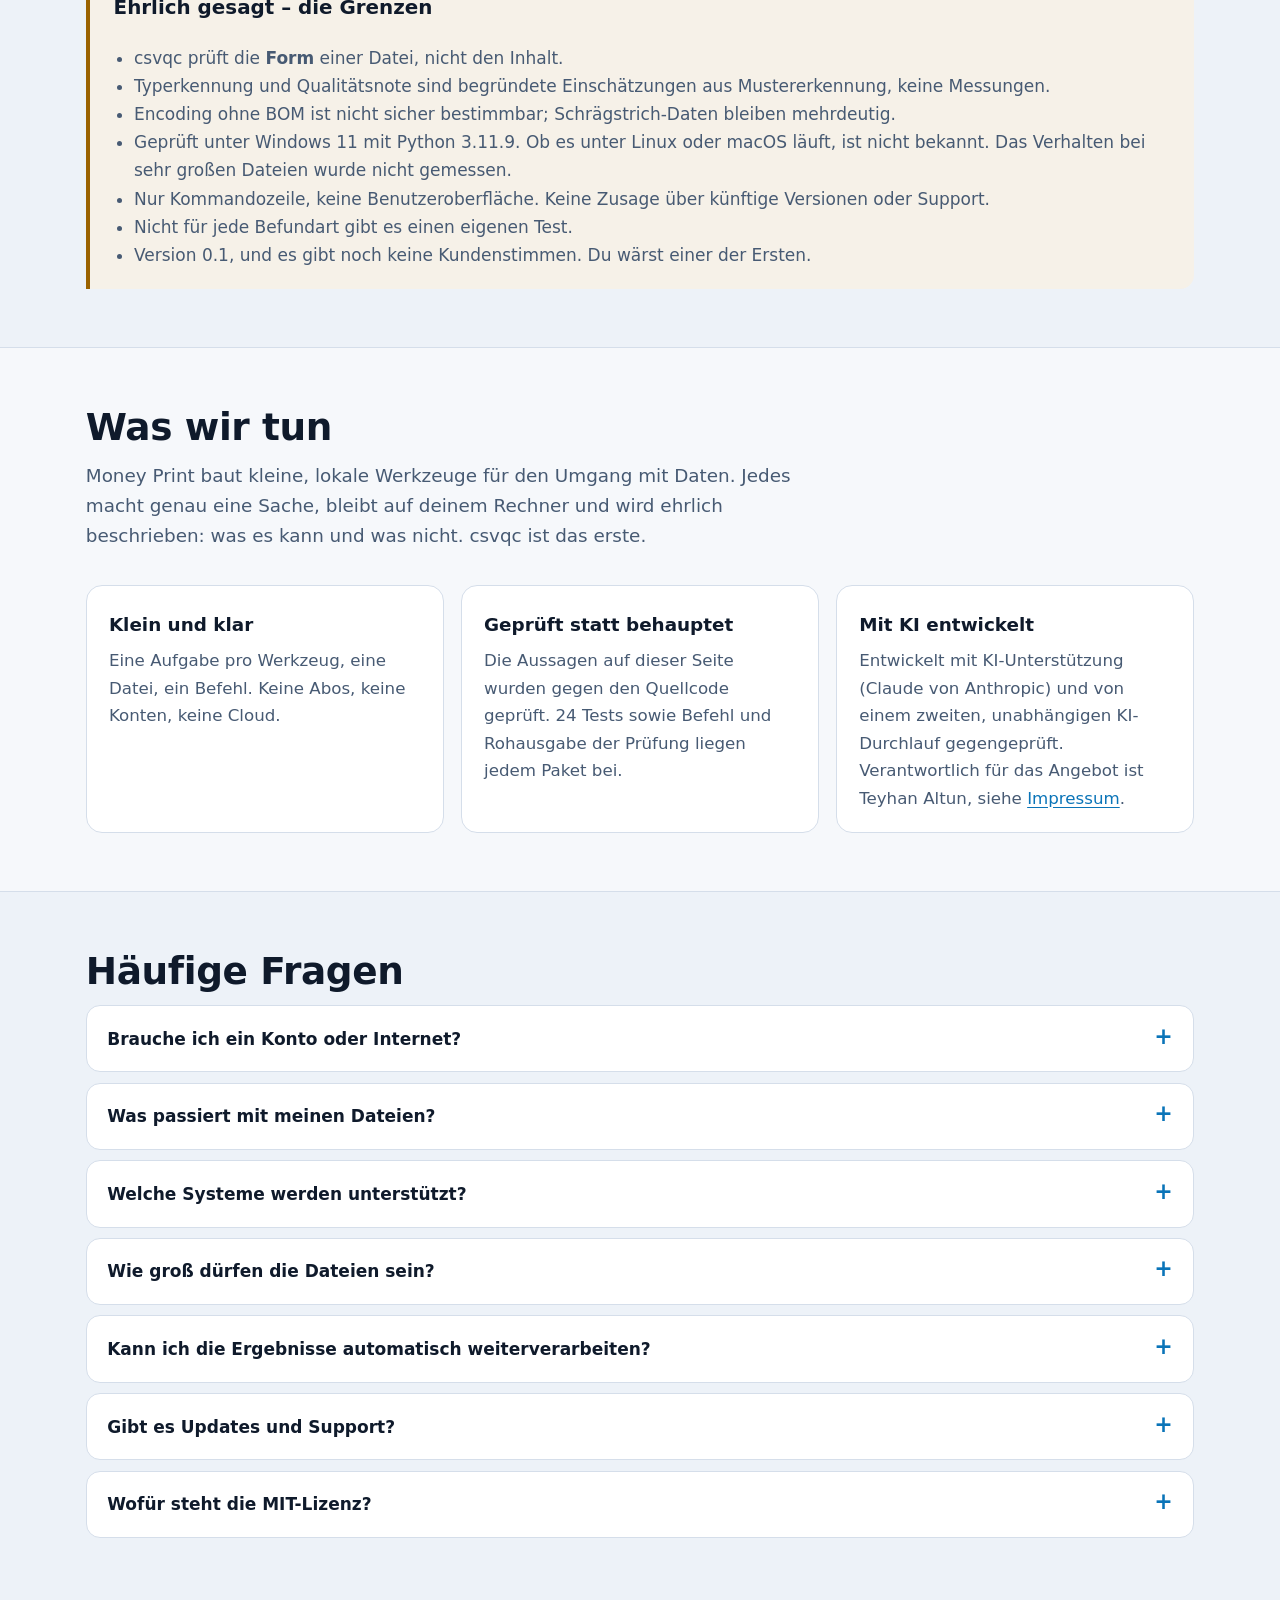
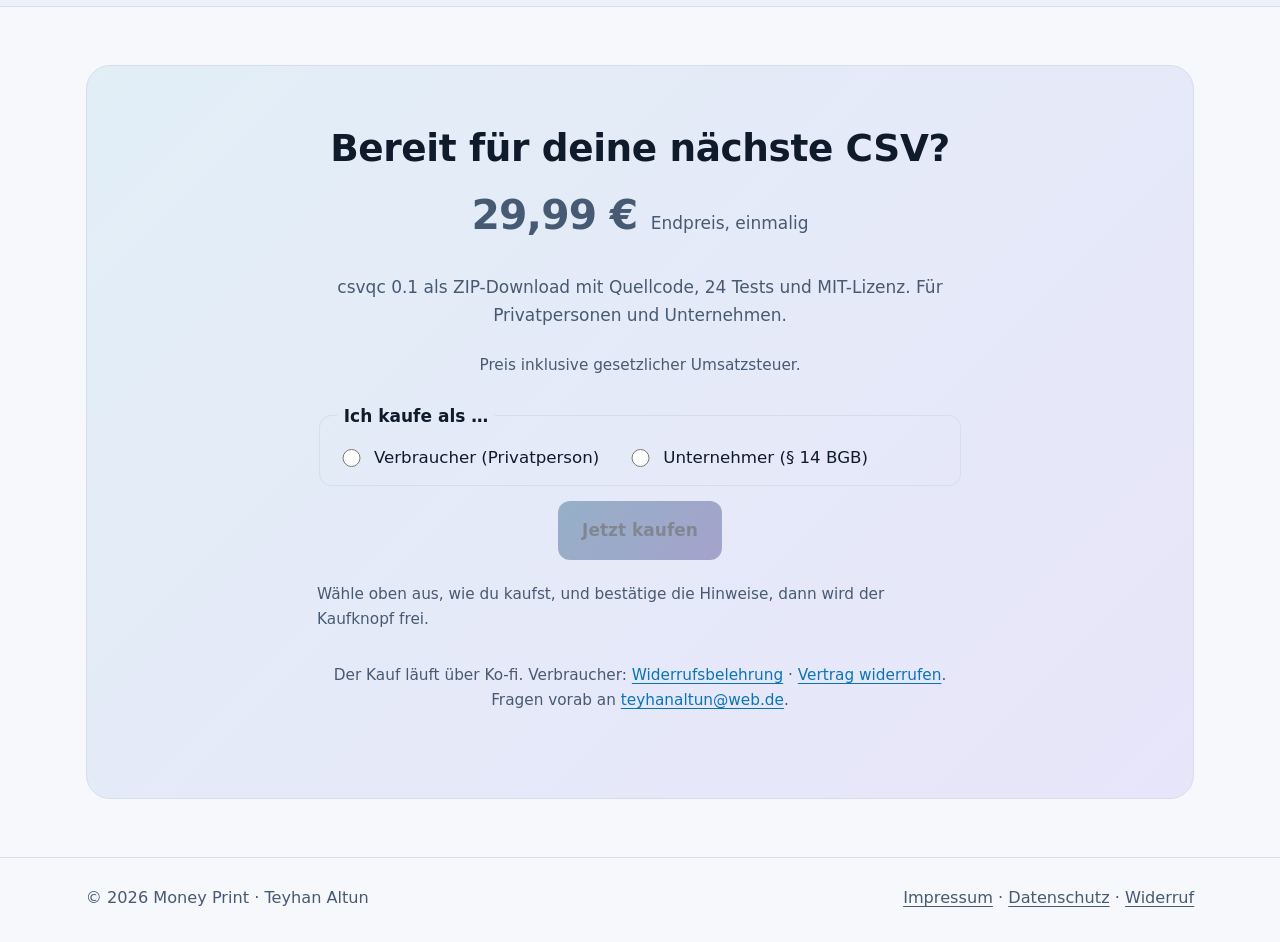
==== commit 7e89d31f: "The shop opens: a price, a way to buy, and a way to take it back Adds the purchase section with the " ====
--- a/index.html
+++ b/index.html
@@ -211,8 +211,30 @@
   <div class="wrap">
     <div class="final">
       <h2 id="h-bekommen">Bereit für deine nächste CSV?</h2>
-      <p>Der Shop startet in Kürze. Wenn du Bescheid bekommen oder vorab etwas fragen möchtest, schreib mir eine E-Mail.</p>
-      <a class="btn primary" href="mailto:teyhanaltun@web.de?subject=csvqc">E-Mail schreiben</a>
+      <p class="price">29,99 € <small>Endpreis, einmalig</small></p>
+      <p>csvqc 0.1 als ZIP-Download mit Quellcode, 24 Tests und MIT-Lizenz. Für Privatpersonen und Unternehmen.</p>
+      <p class="note" id="steuer">Preis inklusive gesetzlicher Umsatzsteuer.</p>
+
+      <form id="kauf" class="buy" novalidate>
+        <fieldset>
+          <legend>Ich kaufe als …</legend>
+          <label class="opt"><input type="radio" name="art" value="verbraucher"> Verbraucher (Privatperson)</label>
+          <label class="opt"><input type="radio" name="art" value="unternehmer"> Unternehmer (§ 14 BGB)</label>
+        </fieldset>
+        <div id="k-verbraucher" hidden>
+          <label class="chk"><input type="checkbox" id="c1"> Ich stimme ausdrücklich zu, dass Money Print vor Ablauf der Widerrufsfrist mit der Vertragserfüllung beginnt, also mit der Bereitstellung des Downloads.</label>
+          <label class="chk"><input type="checkbox" id="c2"> Mir ist bekannt, dass mein Widerrufsrecht durch meine Zustimmung mit Beginn der Vertragserfüllung erlischt. Sobald ich den Download aufrufe, ist ein Widerruf nicht mehr möglich und der Kaufpreis wird nicht erstattet.</label>
+        </div>
+        <div id="k-unternehmer" hidden>
+          <label class="chk"><input type="checkbox" id="c3"> Ich bestätige, dass ich den Vertrag als Unternehmer (§ 14 BGB) für meine gewerbliche oder selbstständige Tätigkeit abschließe.</label>
+          <p class="note">Für Unternehmer gibt es kein gesetzliches Widerrufsrecht. Nach der Bereitstellung des Downloads sind Rückgabe und Erstattung ausgeschlossen; gesetzliche Mängelrechte bleiben unberührt.</p>
+        </div>
+        <a id="kaufen" class="btn primary" role="button" aria-disabled="true" data-href="https://ko-fi.com/s/7de1abf5a8">Jetzt kaufen</a>
+        <p class="note" id="kaufhinweis">Wähle oben aus, wie du kaufst, und bestätige die Hinweise, dann wird der Kaufknopf frei.</p>
+      </form>
+      <noscript><p class="note">Der Kaufknopf braucht JavaScript. Ohne JavaScript schreib bitte an <a href="mailto:teyhanaltun@web.de?subject=csvqc">teyhanaltun@web.de</a>.</p></noscript>
+
+      <p class="note">Der Kauf läuft über Ko-fi. Verbraucher: <a href="widerruf.html">Widerrufsbelehrung</a> · <a href="widerrufen.html">Vertrag widerrufen</a>. Fragen vorab an <a href="mailto:teyhanaltun@web.de?subject=csvqc">teyhanaltun@web.de</a>.</p>
     </div>
   </div>
 </section>
@@ -222,8 +244,32 @@
 <footer>
   <div class="wrap">
     <span>© 2026 Money Print · Teyhan Altun</span>
-    <span><a href="impressum.html">Impressum</a> · <a href="datenschutz.html">Datenschutz</a></span>
+    <span><a href="impressum.html">Impressum</a> · <a href="datenschutz.html">Datenschutz</a> · <a href="widerruf.html">Widerruf</a></span>
   </div>
 </footer>
+
+<script>
+(function () {
+  // Schaltet nur den Kaufknopf frei. Es werden keine Daten gesendet oder gespeichert.
+  var $ = function (id) { return document.getElementById(id); };
+  var form = $('kauf'), knopf = $('kaufen'), hinweis = $('kaufhinweis');
+  var ziel = knopf.getAttribute('data-href') || '';
+  var bereit = ziel.indexOf('HIER') === -1;
+  function art() { var r = form.querySelector('input[name="art"]:checked'); return r ? r.value : ''; }
+  function aus() { knopf.removeAttribute('href'); knopf.setAttribute('aria-disabled', 'true'); knopf.classList.add('off'); }
+  function an() { knopf.setAttribute('href', ziel); knopf.setAttribute('aria-disabled', 'false'); knopf.classList.remove('off'); }
+  function pruefen() {
+    var a = art();
+    $('k-verbraucher').hidden = a !== 'verbraucher';
+    $('k-unternehmer').hidden = a !== 'unternehmer';
+    if (!bereit) { aus(); hinweis.textContent = 'Der Shop ist noch nicht freigeschaltet.'; return; }
+    var ok = (a === 'verbraucher' && $('c1').checked && $('c2').checked) || (a === 'unternehmer' && $('c3').checked);
+    if (ok) { an(); hinweis.textContent = 'Du wirst zu Ko-fi weitergeleitet. Dort schließt du den Kauf ab.'; } else { aus(); hinweis.textContent = 'Wähle oben aus, wie du kaufst, und bestätige die Hinweise, dann wird der Kaufknopf frei.'; }
+  }
+  form.addEventListener('change', pruefen);
+  knopf.addEventListener('click', function (e) { if (knopf.getAttribute('aria-disabled') === 'true') e.preventDefault(); });
+  aus(); pruefen();
+})();
+</script>
 </body>
 </html>
--- a/style.css
+++ b/style.css
@@ -173,3 +173,15 @@
   .term .l { animation: none; opacity: 1; transform: none; }
   .caret { animation: none; }
 }
+
+.price { font-size: 2.4rem; font-weight: 800; margin: .2rem 0; letter-spacing: -.02em; }
+.price small { font-size: 1rem; font-weight: 500; color: var(--muted); letter-spacing: 0; }
+
+.buy { text-align: left; max-width: 38rem; margin: 1.2rem auto 0; display: grid; gap: .9rem; }
+.buy fieldset { border: 1px solid var(--line); border-radius: 12px; padding: .8rem 1rem; display: flex; flex-wrap: wrap; gap: .4rem 1.6rem; }
+.buy legend { padding: 0 .4rem; font-weight: 700; }
+.buy .opt, .buy .chk { display: flex; gap: .6rem; align-items: flex-start; color: var(--fg); font-size: .98rem; cursor: pointer; }
+.buy input[type=checkbox], .buy input[type=radio] { margin-top: .3rem; accent-color: var(--accent); width: 1.1rem; height: 1.1rem; flex: none; }
+.buy .btn { justify-self: center; }
+.btn.off { opacity: .45; cursor: not-allowed; filter: grayscale(.5); box-shadow: none; }
+.final .note { margin-left: auto; margin-right: auto; max-width: 38rem; }
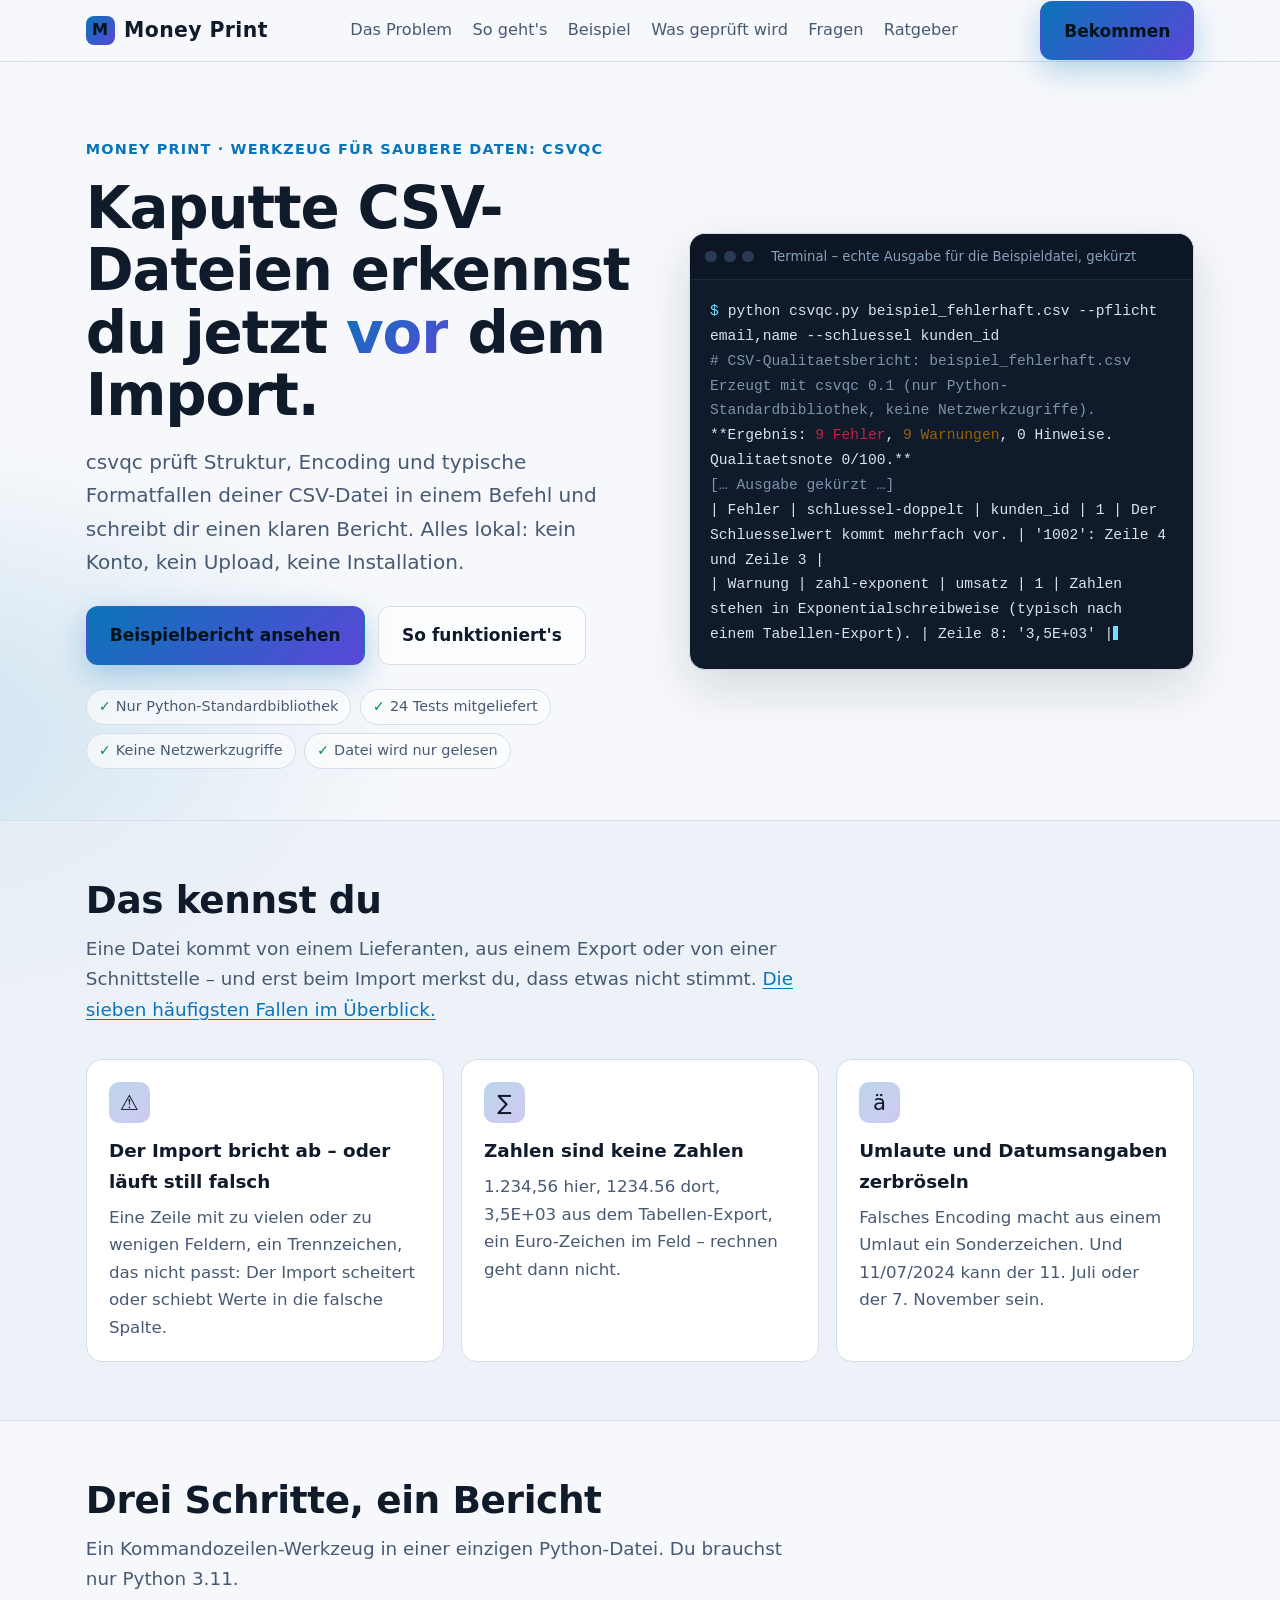
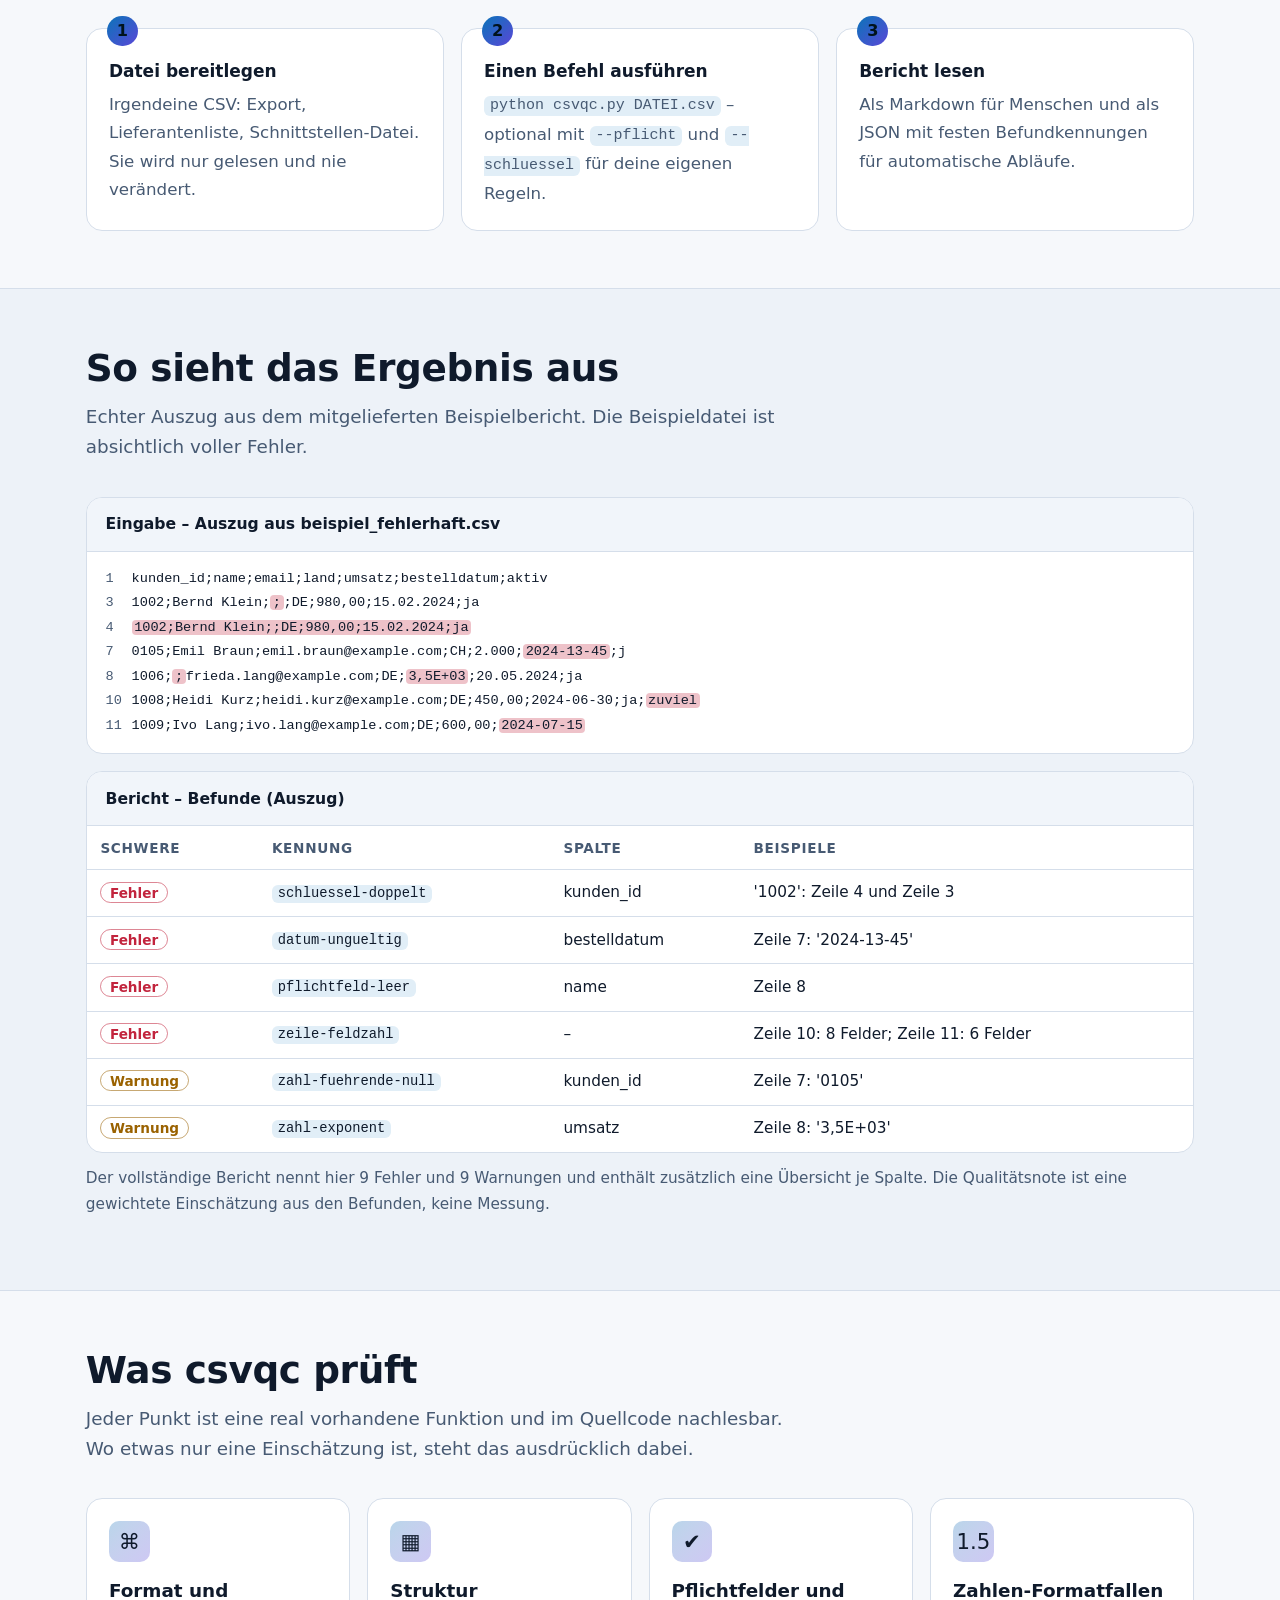
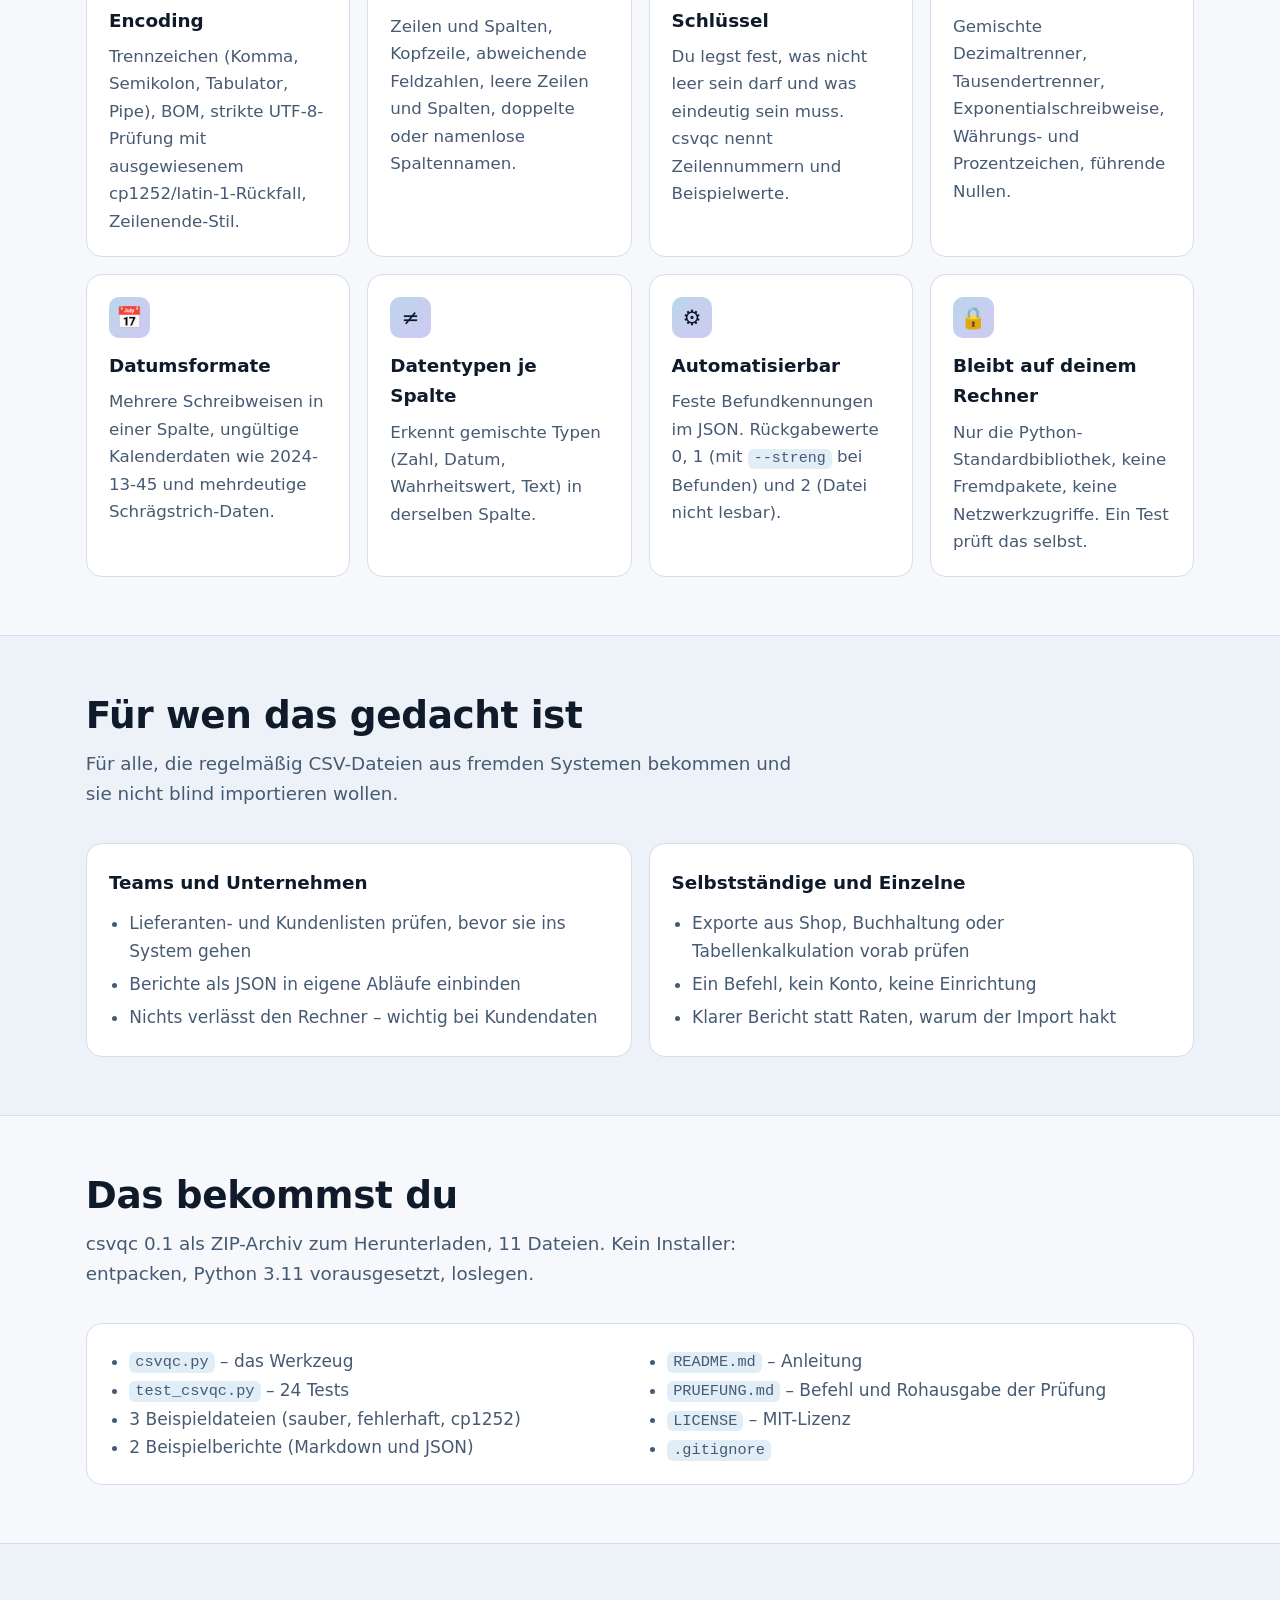
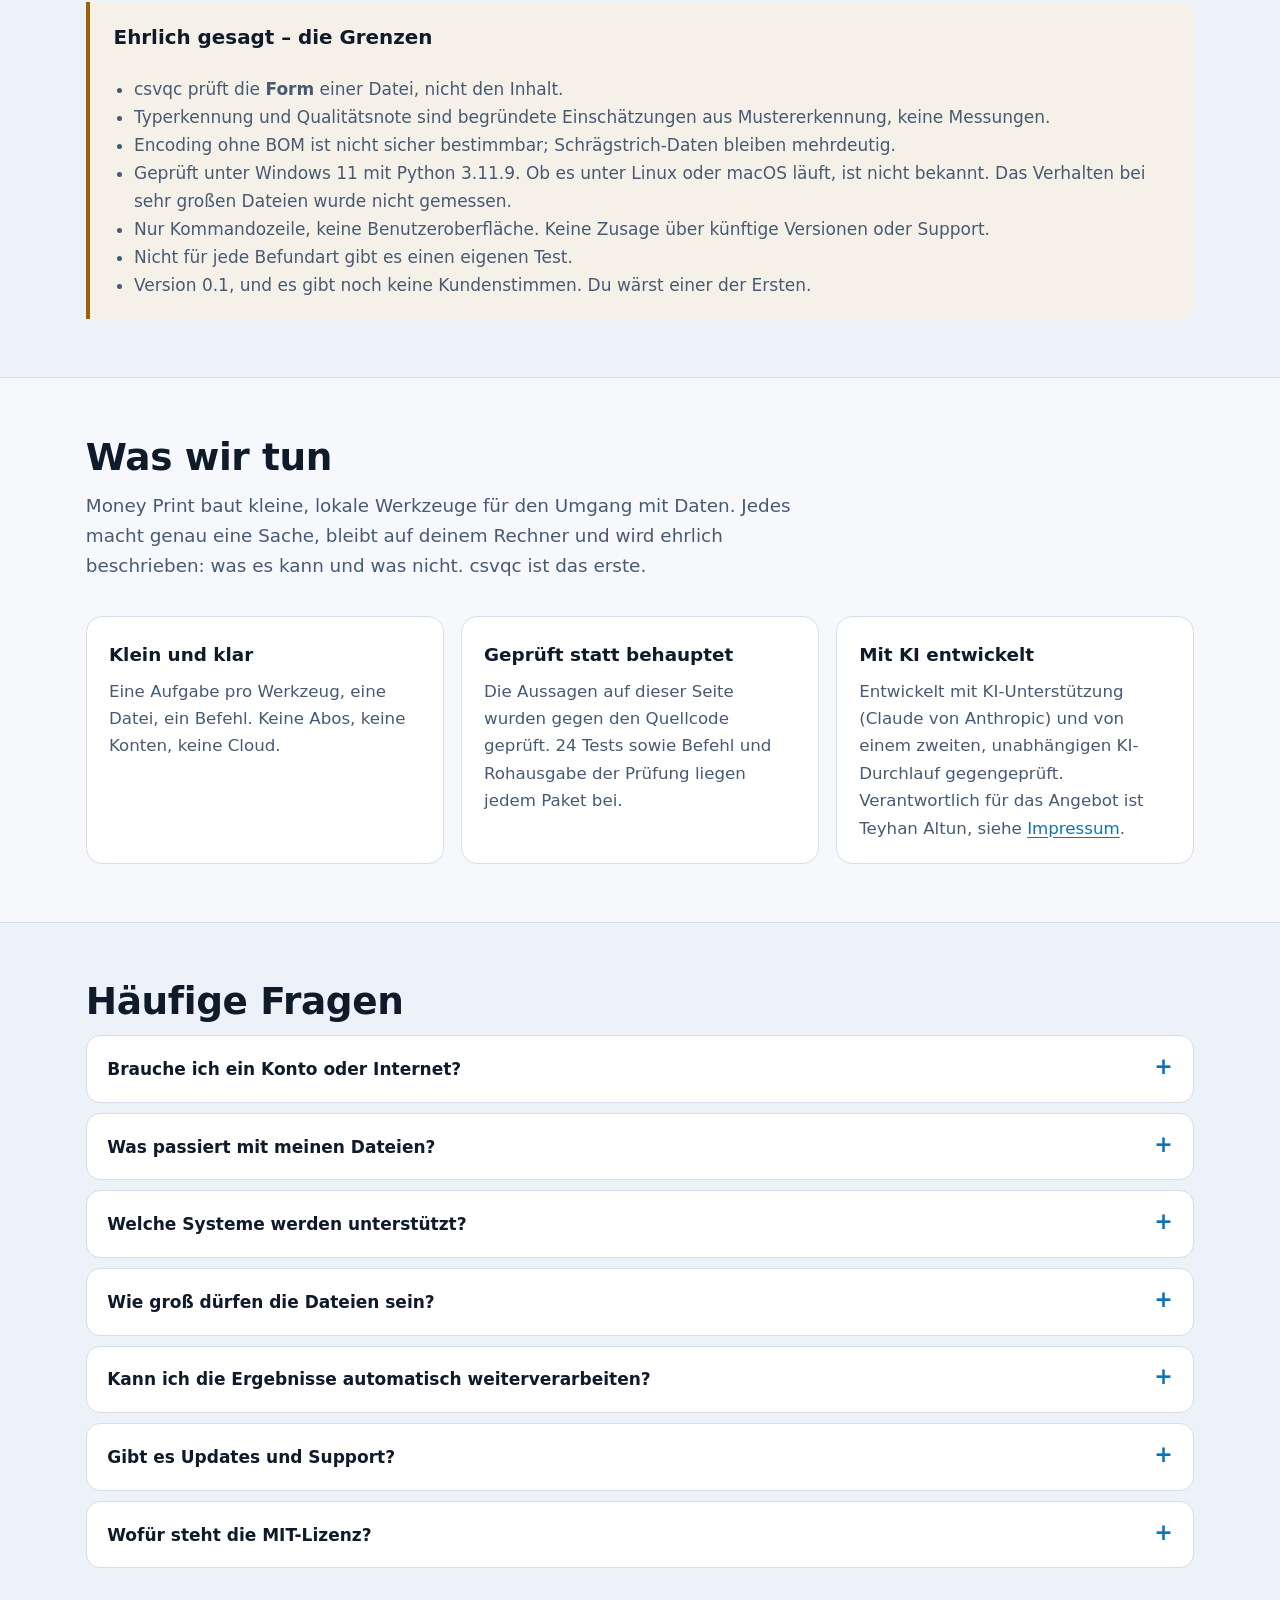
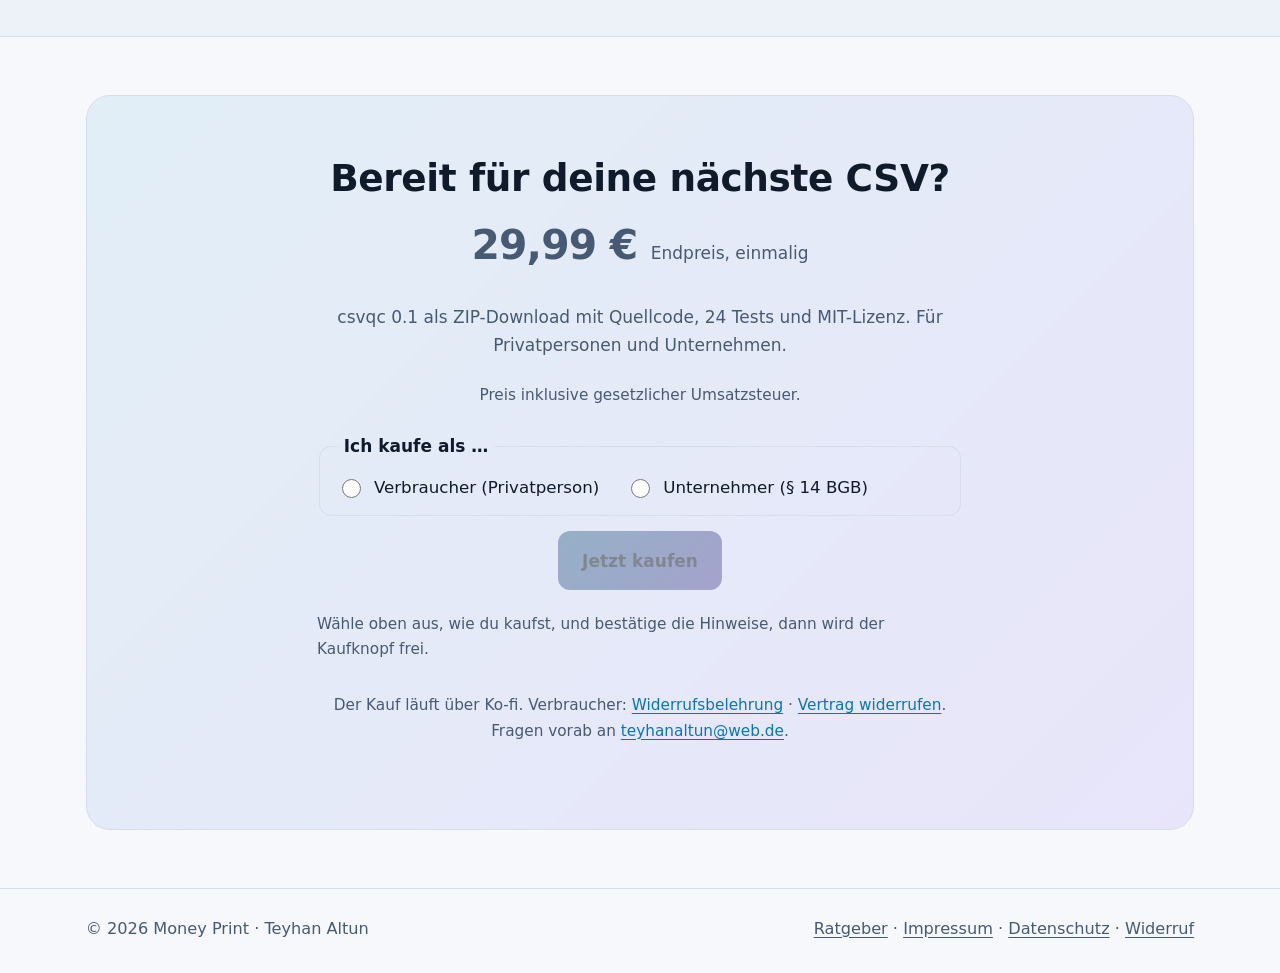
==== commit 91849b8a: "A guide to seven CSV traps, and a terminal box that shows what the tool really prints Adds the guide" ====
--- a/index.html
+++ b/index.html
@@ -26,6 +26,7 @@
       <a href="#beispiel">Beispiel</a>
       <a href="#pruefung">Was geprüft wird</a>
       <a href="#faq">Fragen</a>
+      <a href="csv-fallen.html">Ratgeber</a>
     </nav>
     <a class="btn primary" href="#bekommen">Bekommen</a>
   </div>
@@ -51,9 +52,9 @@
       </ul>
     </div>
 
-    <div class="term" role="img" aria-label="Beispiel: csvqc meldet für eine absichtlich fehlerhafte Beispieldatei 9 Fehler und 9 Warnungen">
-      <div class="top"><i></i><i></i><i></i><span>Terminal – Beispiel mit absichtlich fehlerhafter Datei</span></div>
-<pre aria-hidden="true"><span class="l l1"><span class="p">$</span> python csvqc.py beispiel_fehlerhaft.csv --pflicht email,name --schluessel kunden_id</span><span class="l l2 dim">CSV-Qualitaetsbericht: beispiel_fehlerhaft.csv</span><span class="l l3"><span class="dim">12 Zeilen · 7 Spalten · Trennzeichen ';'</span></span><span class="l l4"><span class="score"><span class="pill e">9 Fehler</span><span class="pill w">9 Warnungen</span><span class="pill n">0 Hinweise</span></span></span><span class="l l5"><span class="er">✗</span> schluessel-doppelt <span class="dim">kunden_id</span>  '1002': Zeile 4 und Zeile 3</span><span class="l l6"><span class="er">✗</span> datum-ungueltig <span class="dim">bestelldatum</span>  Zeile 7: '2024-13-45'</span><span class="l l7"><span class="wa">!</span> zahl-exponent <span class="dim">umsatz</span>  Zeile 8: '3,5E+03'<span class="caret"></span></span></pre>
+    <div class="term" role="img" aria-label="Beispiel: gekürzte Ausgabe von csvqc für eine absichtlich fehlerhafte Beispieldatei, 9 Fehler und 9 Warnungen">
+      <div class="top"><i></i><i></i><i></i><span>Terminal – echte Ausgabe für die Beispieldatei, gekürzt</span></div>
+<pre aria-hidden="true"><span class="l l1"><span class="p">$</span> python csvqc.py beispiel_fehlerhaft.csv --pflicht email,name --schluessel kunden_id</span><span class="l l2 dim"># CSV-Qualitaetsbericht: beispiel_fehlerhaft.csv</span><span class="l l3 dim">Erzeugt mit csvqc 0.1 (nur Python-Standardbibliothek, keine Netzwerkzugriffe).</span><span class="l l4">**Ergebnis: <span class="er">9 Fehler</span>, <span class="wa">9 Warnungen</span>, 0 Hinweise. Qualitaetsnote 0/100.**</span><span class="l l5 dim">[… Ausgabe gekürzt …]</span><span class="l l6">| Fehler | schluessel-doppelt | kunden_id | 1 | Der Schluesselwert kommt mehrfach vor. | '1002': Zeile 4 und Zeile 3 |</span><span class="l l7">| Warnung | zahl-exponent | umsatz | 1 | Zahlen stehen in Exponentialschreibweise (typisch nach einem Tabellen-Export). | Zeile 8: '3,5E+03' |<span class="caret"></span></span></pre>
     </div>
   </div>
 </section>
@@ -61,7 +62,7 @@
 <section id="problem" class="alt" aria-labelledby="h-problem">
   <div class="wrap">
     <h2 id="h-problem">Das kennst du</h2>
-    <p class="sub">Eine Datei kommt von einem Lieferanten, aus einem Export oder von einer Schnittstelle – und erst beim Import merkst du, dass etwas nicht stimmt.</p>
+    <p class="sub">Eine Datei kommt von einem Lieferanten, aus einem Export oder von einer Schnittstelle – und erst beim Import merkst du, dass etwas nicht stimmt. <a href="csv-fallen.html">Die sieben häufigsten Fallen im Überblick.</a></p>
     <div class="cards">
       <div class="card"><div class="ico" aria-hidden="true">⚠</div><h3>Der Import bricht ab – oder läuft still falsch</h3><p>Eine Zeile mit zu vielen oder zu wenigen Feldern, ein Trennzeichen, das nicht passt: Der Import scheitert oder schiebt Werte in die falsche Spalte.</p></div>
       <div class="card"><div class="ico" aria-hidden="true">∑</div><h3>Zahlen sind keine Zahlen</h3><p>1.234,56 hier, 1234.56 dort, 3,5E+03 aus dem Tabellen-Export, ein Euro-Zeichen im Feld – rechnen geht dann nicht.</p></div>
@@ -244,7 +245,7 @@
 <footer>
   <div class="wrap">
     <span>© 2026 Money Print · Teyhan Altun</span>
-    <span><a href="impressum.html">Impressum</a> · <a href="datenschutz.html">Datenschutz</a> · <a href="widerruf.html">Widerruf</a></span>
+    <span><a href="csv-fallen.html">Ratgeber</a> · <a href="impressum.html">Impressum</a> · <a href="datenschutz.html">Datenschutz</a> · <a href="widerruf.html">Widerruf</a></span>
   </div>
 </footer>
 
--- a/style.css
+++ b/style.css
@@ -185,3 +185,7 @@
 .buy .btn { justify-self: center; }
 .btn.off { opacity: .45; cursor: not-allowed; filter: grayscale(.5); box-shadow: none; }
 .final .note { margin-left: auto; margin-right: auto; max-width: 38rem; }
+
+/* Ratgeber: Codeblöcke */
+.page pre { margin: .8rem 0 1.2rem; padding: .9rem 1.1rem; overflow-x: auto; background: var(--code); border: 1px solid var(--line); border-radius: 12px; color: #d7e3f2; font-family: ui-monospace, "Cascadia Mono", Consolas, monospace; font-size: .82rem; line-height: 1.7; }
+.page .note { font-size: .92rem; }
